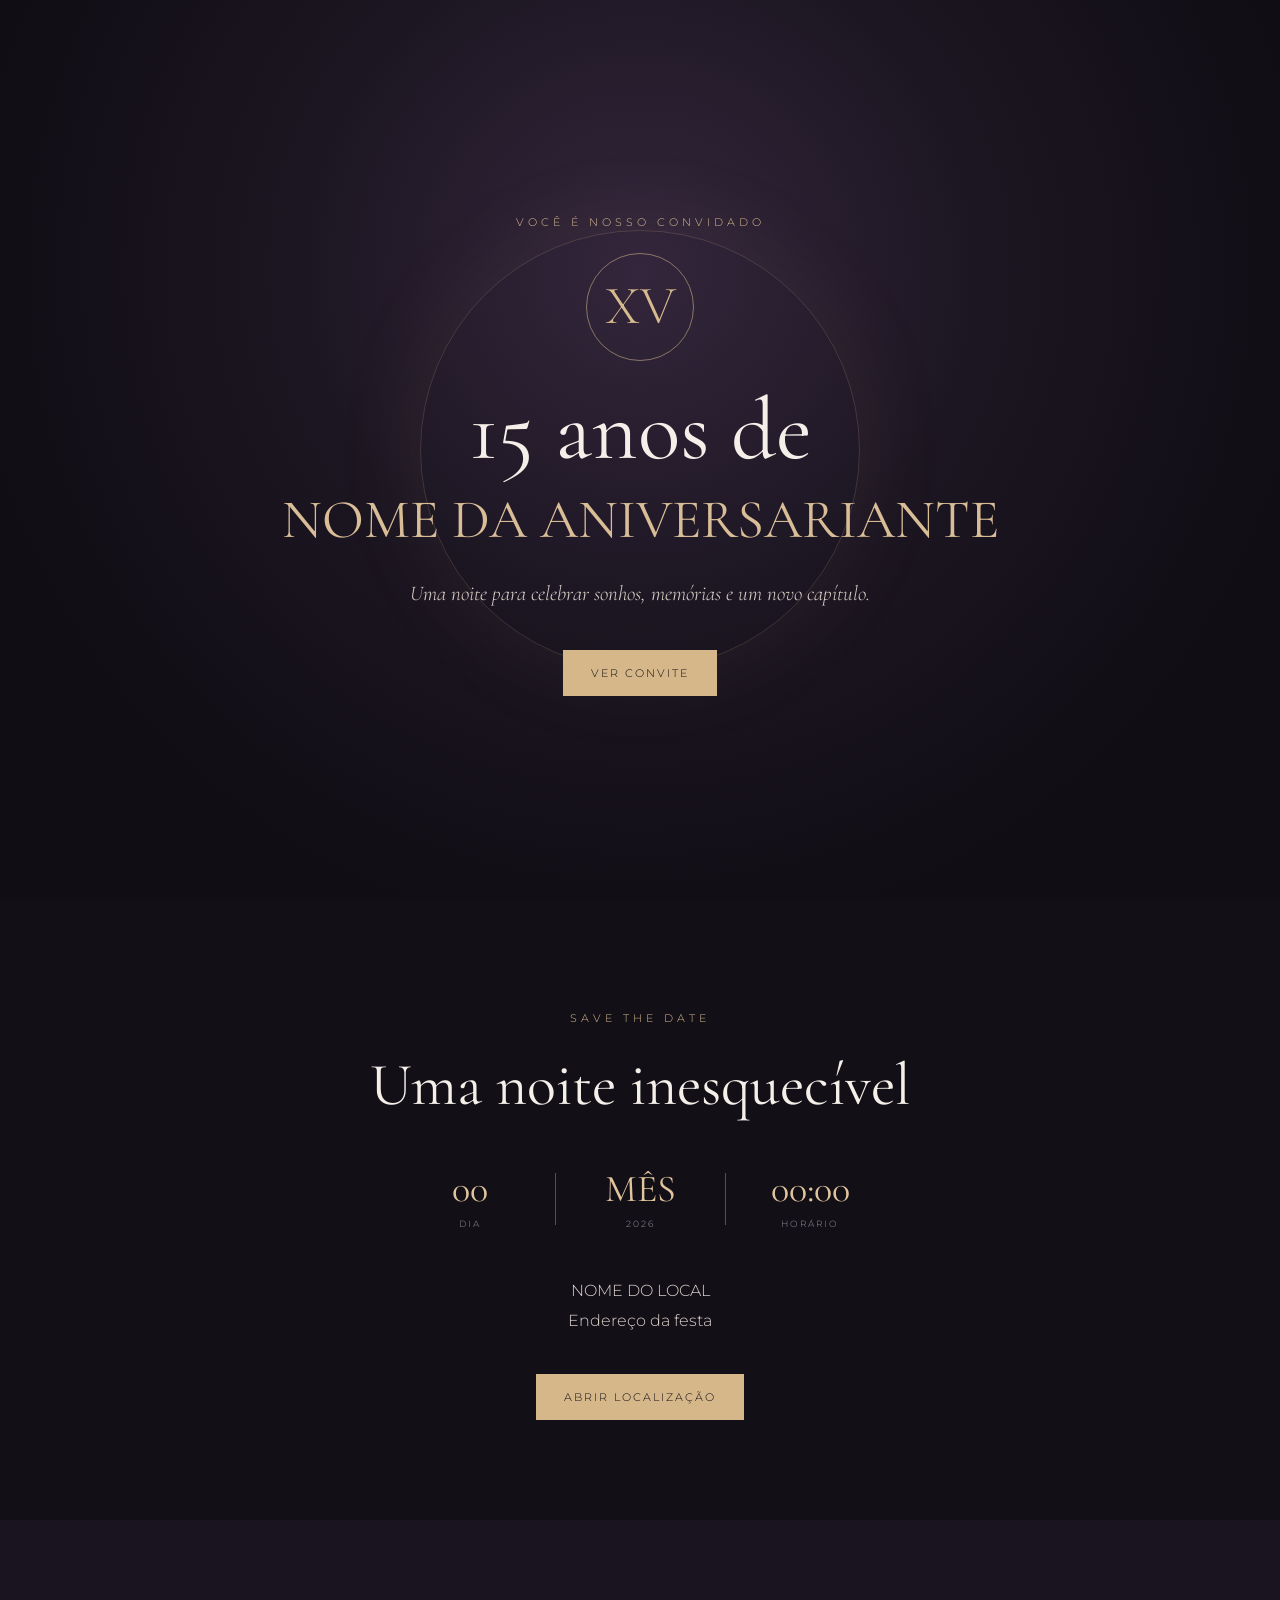
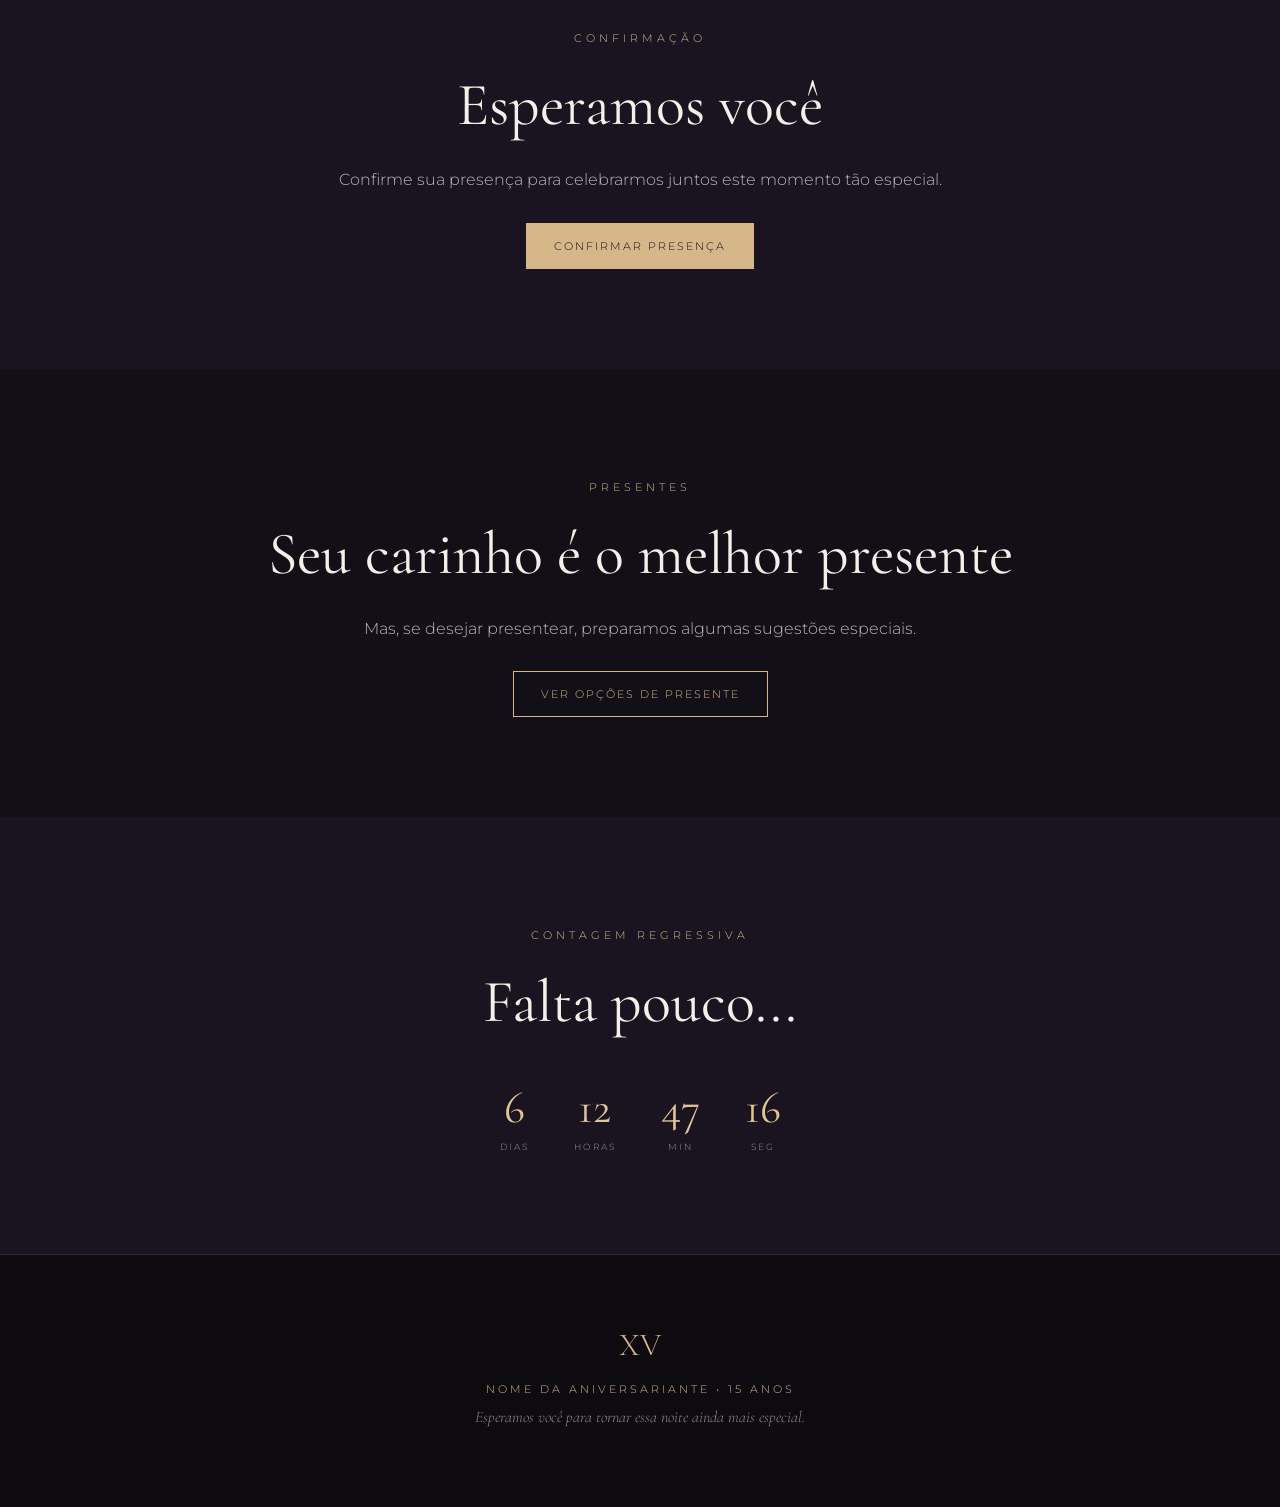
==== index.html @ ac523fd4 "Add files via upload" ====
<!DOCTYPE html>
<html lang="pt-BR">
<head>
  <meta charset="UTF-8">
  <meta name="viewport" content="width=device-width, initial-scale=1.0">
  <meta name="theme-color" content="#17131d">
  <title>15 Anos | Convite</title>
  <link rel="preconnect" href="https://fonts.googleapis.com">
  <link rel="preconnect" href="https://fonts.gstatic.com" crossorigin>
  <link href="https://fonts.googleapis.com/css2?family=Cormorant+Garamond:wght@400;500;600&family=Montserrat:wght@300;400;500&display=swap" rel="stylesheet">
  <link rel="stylesheet" href="style.css">
</head>
<body>
  <main>
    <section class="hero">
      <div class="glow"></div>
      <div class="hero-content">
        <p class="eyebrow">VOCÊ É NOSSO CONVIDADO</p>
        <div class="monogram">XV</div>
        <h1>15 anos de<br><span>NOME DA ANIVERSARIANTE</span></h1>
        <p class="phrase">Uma noite para celebrar sonhos, memórias e um novo capítulo.</p>
        <a class="primary" href="#detalhes">VER CONVITE</a>
      </div>
    </section>

    <section id="detalhes" class="section">
      <p class="eyebrow">SAVE THE DATE</p>
      <h2>Uma noite inesquecível</h2>
      <div class="date-card">
        <div><strong>00</strong><span>DIA</span></div>
        <div class="divider"></div>
        <div><strong>MÊS</strong><span>2026</span></div>
        <div class="divider"></div>
        <div><strong>00:00</strong><span>HORÁRIO</span></div>
      </div>
      <p class="address">NOME DO LOCAL<br>Endereço da festa</p>
      <a class="button" href="https://maps.google.com/" target="_blank" rel="noopener">ABRIR LOCALIZAÇÃO</a>
    </section>

    <section class="section alternate">
      <p class="eyebrow">CONFIRMAÇÃO</p>
      <h2>Esperamos você</h2>
      <p>Confirme sua presença para celebrarmos juntos este momento tão especial.</p>
      <a class="button" href="#" onclick="alert('Aqui colocaremos o formulário de confirmação de presença.'); return false;">CONFIRMAR PRESENÇA</a>
    </section>

    <section class="section">
      <p class="eyebrow">PRESENTES</p>
      <h2>Seu carinho é o melhor presente</h2>
      <p>Mas, se desejar presentear, preparamos algumas sugestões especiais.</p>
      <a class="button outline" href="#" onclick="alert('Aqui colocaremos as opções ou lista de presentes.'); return false;">VER OPÇÕES DE PRESENTE</a>
    </section>

    <section class="section alternate">
      <p class="eyebrow">CONTAGEM REGRESSIVA</p>
      <h2>Falta pouco...</h2>
      <div id="countdown" class="countdown">
        <div><strong id="days">--</strong><span>dias</span></div>
        <div><strong id="hours">--</strong><span>horas</span></div>
        <div><strong id="minutes">--</strong><span>min</span></div>
        <div><strong id="seconds">--</strong><span>seg</span></div>
      </div>
    </section>

    <footer>
      <div class="small-monogram">XV</div>
      <p>NOME DA ANIVERSARIANTE • 15 ANOS</p>
      <span>Esperamos você para tornar essa noite ainda mais especial.</span>
    </footer>
  </main>
  <script src="script.js"></script>
</body>
</html>
---- style.css ----
*{box-sizing:border-box}html{scroll-behavior:smooth}body{margin:0;background:#120f17;color:#f5efe9;font-family:Montserrat,sans-serif;font-weight:300}main{overflow:hidden}.hero{min-height:100vh;display:flex;align-items:center;justify-content:center;text-align:center;position:relative;padding:40px 22px;background:radial-gradient(circle at 50% 30%,#34263c 0,#1c1622 38%,#100d14 75%)}.glow{position:absolute;width:440px;height:440px;border:1px solid rgba(220,191,150,.18);border-radius:50%;box-shadow:0 0 100px rgba(208,171,122,.08)}.hero-content{position:relative;z-index:1;max-width:780px}.eyebrow{letter-spacing:4px;font-size:11px;color:#d6b98d;margin-bottom:24px}.monogram,.small-monogram{font-family:"Cormorant Garamond",serif;color:#d7ba8d}.monogram{font-size:54px;border:1px solid rgba(215,186,141,.55);width:108px;height:108px;line-height:104px;border-radius:50%;margin:0 auto 30px}.hero h1,.section h2{font-family:"Cormorant Garamond",serif;font-weight:400}.hero h1{font-size:clamp(48px,8vw,88px);line-height:.9;margin:0}.hero h1 span{font-size:.62em;color:#d8bd97}.phrase{font-family:"Cormorant Garamond",serif;font-style:italic;font-size:21px;color:#d9d0c8;margin:32px auto;max-width:520px}.primary,.button{display:inline-block;text-decoration:none;color:#161118;background:#d5b789;padding:15px 27px;font-size:11px;letter-spacing:2px;margin-top:12px;border:1px solid #d5b789;transition:.25s}.primary:hover,.button:hover{transform:translateY(-2px);filter:brightness(1.08)}.section{padding:100px 22px;text-align:center;max-width:1000px;margin:auto}.section.alternate{max-width:none;background:#19141f}.section.alternate>*{max-width:760px;margin-left:auto;margin-right:auto}.section h2{font-size:clamp(40px,6vw,60px);margin:0 0 25px}.section>p:not(.eyebrow):not(.address){color:#bfb5bc;line-height:1.8}.date-card{display:flex;align-items:center;justify-content:center;gap:32px;margin:45px auto;flex-wrap:wrap}.date-card div:not(.divider){min-width:105px}.date-card strong{display:block;font-family:"Cormorant Garamond",serif;font-size:38px;font-weight:400;color:#e0c49d}.date-card span{font-size:9px;letter-spacing:2px;color:#9d929c}.divider{height:52px;width:1px;background:#5b4a58}.address{line-height:1.9;color:#ddd2cc;margin-bottom:25px}.outline{background:transparent;color:#d5b789}.countdown{display:flex;justify-content:center;gap:45px;flex-wrap:wrap;margin-top:42px}.countdown strong{font-family:"Cormorant Garamond",serif;font-size:45px;font-weight:400;color:#dfc39b;display:block}.countdown span{font-size:9px;text-transform:uppercase;letter-spacing:2px;color:#9c929b}footer{text-align:center;padding:70px 20px 80px;background:#0d0b10;border-top:1px solid #2d252f}.small-monogram{font-size:32px;margin-bottom:18px}footer p{font-size:11px;letter-spacing:3px;color:#d2b78e}footer span{font-family:"Cormorant Garamond",serif;font-style:italic;color:#8f858d}@media(max-width:600px){.date-card{gap:18px}.divider{display:none}.section{padding:78px 20px}.countdown{gap:25px}.hero h1{line-height:1}}
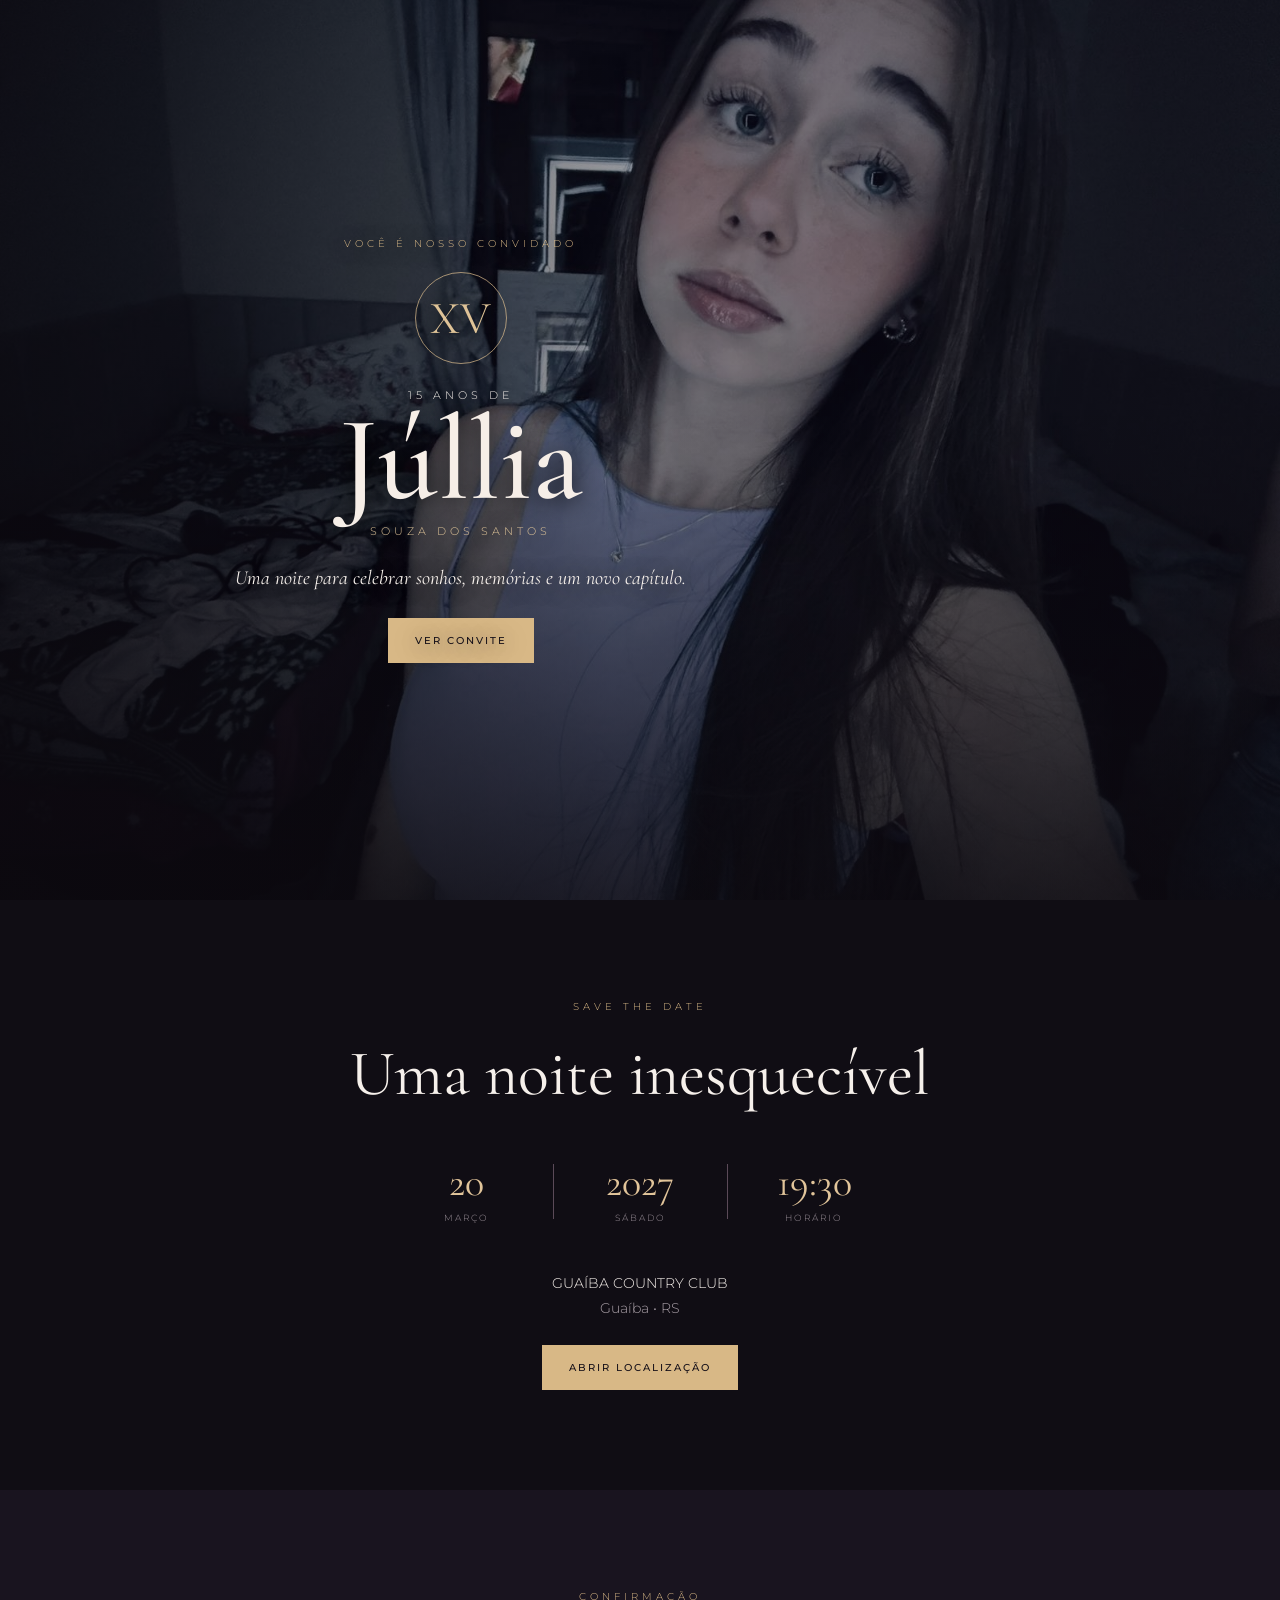
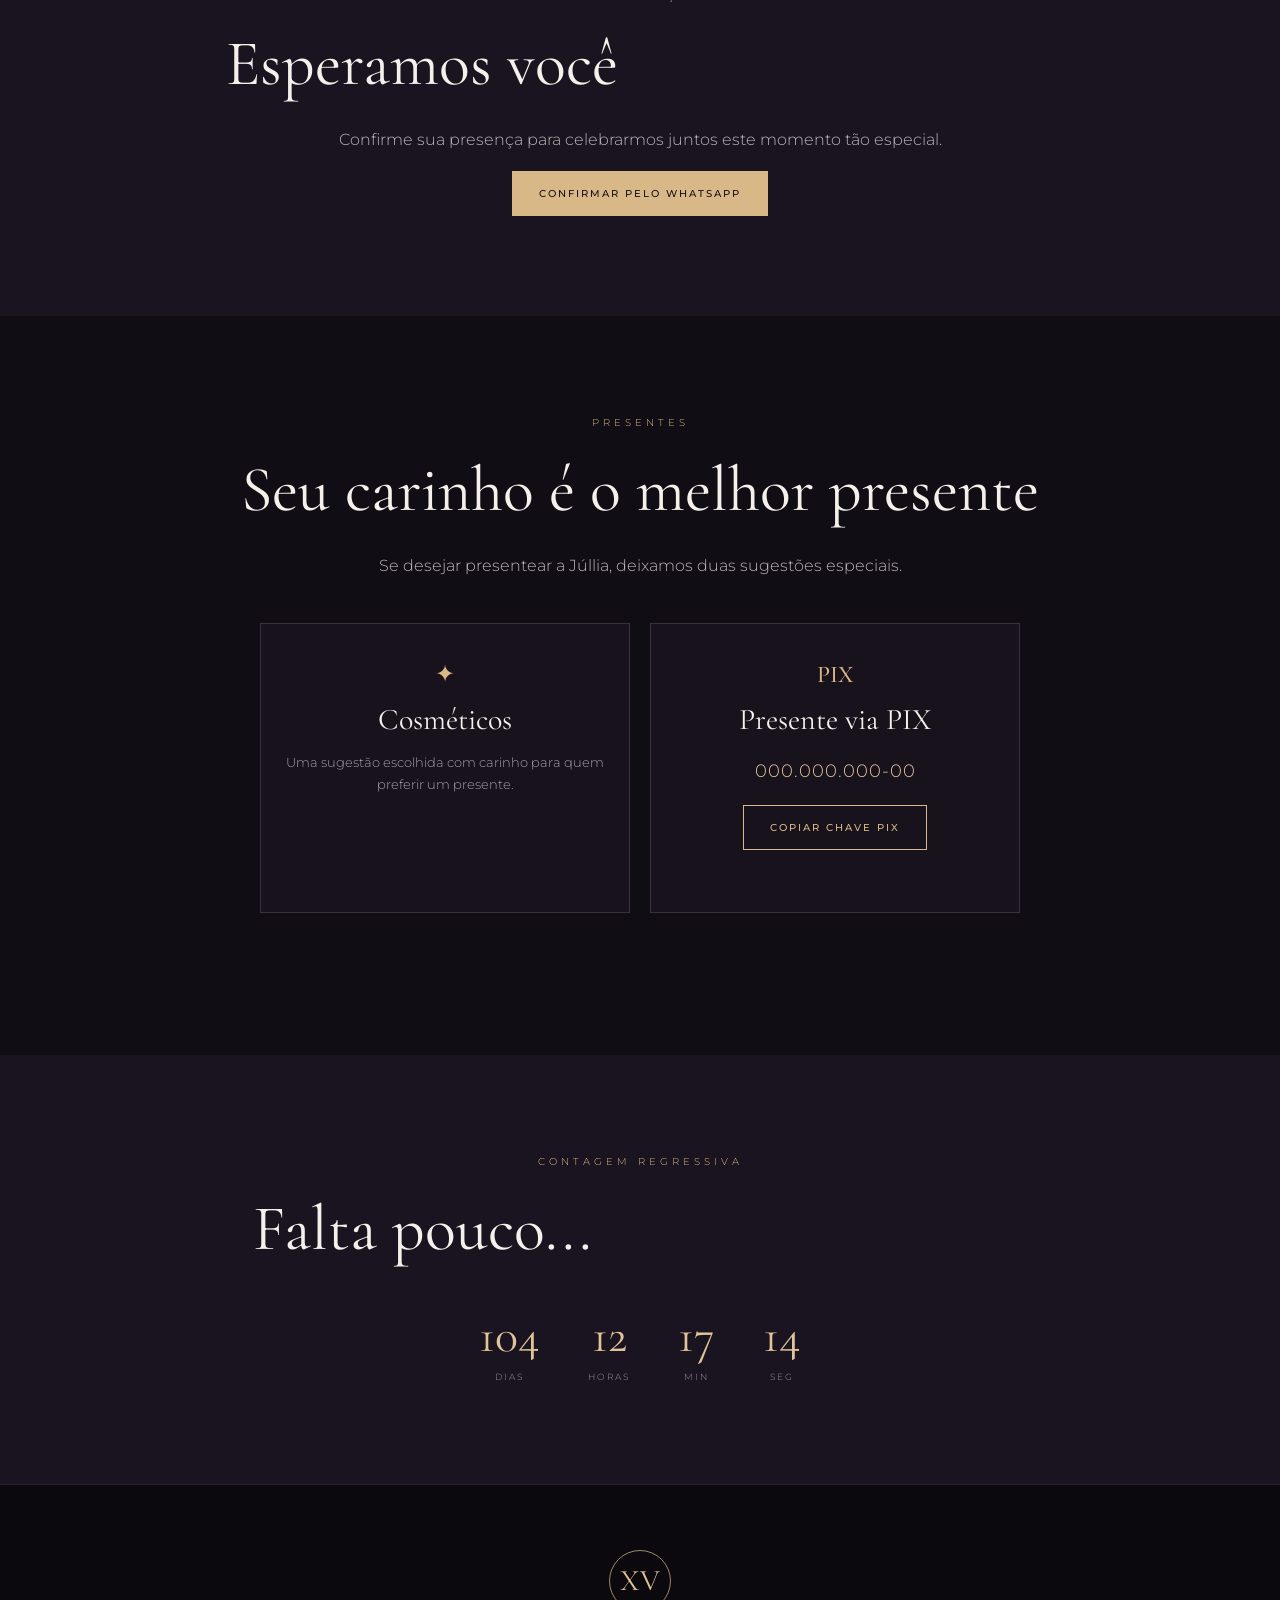
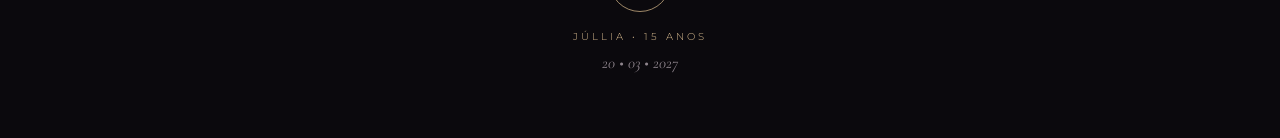
==== commit e7477ed8: "Add files via upload" ====
--- a/index.html
+++ b/index.html
@@ -1,73 +1,8 @@
-<!DOCTYPE html>
-<html lang="pt-BR">
-<head>
-  <meta charset="UTF-8">
-  <meta name="viewport" content="width=device-width, initial-scale=1.0">
-  <meta name="theme-color" content="#17131d">
-  <title>15 Anos | Convite</title>
-  <link rel="preconnect" href="https://fonts.googleapis.com">
-  <link rel="preconnect" href="https://fonts.gstatic.com" crossorigin>
-  <link href="https://fonts.googleapis.com/css2?family=Cormorant+Garamond:wght@400;500;600&family=Montserrat:wght@300;400;500&display=swap" rel="stylesheet">
-  <link rel="stylesheet" href="style.css">
-</head>
-<body>
-  <main>
-    <section class="hero">
-      <div class="glow"></div>
-      <div class="hero-content">
-        <p class="eyebrow">VOCÊ É NOSSO CONVIDADO</p>
-        <div class="monogram">XV</div>
-        <h1>15 anos de<br><span>NOME DA ANIVERSARIANTE</span></h1>
-        <p class="phrase">Uma noite para celebrar sonhos, memórias e um novo capítulo.</p>
-        <a class="primary" href="#detalhes">VER CONVITE</a>
-      </div>
-    </section>
-
-    <section id="detalhes" class="section">
-      <p class="eyebrow">SAVE THE DATE</p>
-      <h2>Uma noite inesquecível</h2>
-      <div class="date-card">
-        <div><strong>00</strong><span>DIA</span></div>
-        <div class="divider"></div>
-        <div><strong>MÊS</strong><span>2026</span></div>
-        <div class="divider"></div>
-        <div><strong>00:00</strong><span>HORÁRIO</span></div>
-      </div>
-      <p class="address">NOME DO LOCAL<br>Endereço da festa</p>
-      <a class="button" href="https://maps.google.com/" target="_blank" rel="noopener">ABRIR LOCALIZAÇÃO</a>
-    </section>
-
-    <section class="section alternate">
-      <p class="eyebrow">CONFIRMAÇÃO</p>
-      <h2>Esperamos você</h2>
-      <p>Confirme sua presença para celebrarmos juntos este momento tão especial.</p>
-      <a class="button" href="#" onclick="alert('Aqui colocaremos o formulário de confirmação de presença.'); return false;">CONFIRMAR PRESENÇA</a>
-    </section>
-
-    <section class="section">
-      <p class="eyebrow">PRESENTES</p>
-      <h2>Seu carinho é o melhor presente</h2>
-      <p>Mas, se desejar presentear, preparamos algumas sugestões especiais.</p>
-      <a class="button outline" href="#" onclick="alert('Aqui colocaremos as opções ou lista de presentes.'); return false;">VER OPÇÕES DE PRESENTE</a>
-    </section>
-
-    <section class="section alternate">
-      <p class="eyebrow">CONTAGEM REGRESSIVA</p>
-      <h2>Falta pouco...</h2>
-      <div id="countdown" class="countdown">
-        <div><strong id="days">--</strong><span>dias</span></div>
-        <div><strong id="hours">--</strong><span>horas</span></div>
-        <div><strong id="minutes">--</strong><span>min</span></div>
-        <div><strong id="seconds">--</strong><span>seg</span></div>
-      </div>
-    </section>
-
-    <footer>
-      <div class="small-monogram">XV</div>
-      <p>NOME DA ANIVERSARIANTE • 15 ANOS</p>
-      <span>Esperamos você para tornar essa noite ainda mais especial.</span>
-    </footer>
-  </main>
-  <script src="script.js"></script>
-</body>
-</html>
+<!doctype html><html lang="pt-BR"><head><meta charset="utf-8"><meta name="viewport" content="width=device-width,initial-scale=1"><meta name="theme-color" content="#100d14"><title>Júllia | 15 Anos</title><link rel="preconnect" href="https://fonts.googleapis.com"><link rel="preconnect" href="https://fonts.gstatic.com" crossorigin><link href="https://fonts.googleapis.com/css2?family=Cormorant+Garamond:ital,wght@0,400;0,500;0,600;1,400&family=Montserrat:wght@300;400;500&display=swap" rel="stylesheet"><link rel="stylesheet" href="style.css"></head><body>
+<header class="hero"><img class="hero-photo" src="jullia.jpg" alt="Júllia"><div class="shade"></div><div class="hero-copy"><p class="eyebrow">VOCÊ É NOSSO CONVIDADO</p><div class="seal">XV</div><p class="small">15 ANOS DE</p><h1>Júllia</h1><p class="fullname">SOUZA DOS SANTOS</p><p class="quote">Uma noite para celebrar sonhos, memórias e um novo capítulo.</p><a href="#convite" class="btn">VER CONVITE</a></div></header>
+<main>
+<section id="convite" class="section"><p class="eyebrow">SAVE THE DATE</p><h2>Uma noite inesquecível</h2><div class="date"><div><b>20</b><span>MARÇO</span></div><i></i><div><b>2027</b><span>SÁBADO</span></div><i></i><div><b>19:30</b><span>HORÁRIO</span></div></div><p class="place">GUAÍBA COUNTRY CLUB<br><span>Guaíba • RS</span></p><a class="btn" target="_blank" rel="noopener" href="https://www.google.com/maps/place/Gua%C3%ADba+Country+Club/@-30.1070595,-51.6496235,641m/data=!3m2!1e3!4b1!4m6!3m5!1s0x9519798eaca3e567:0xea2686d851adc58e!8m2!3d-30.1070595!4d-51.6496235!16s%2Fg%2F11b6hmwsj_?entry=ttu&g_ep=EgoyMDI2MDgzMS4wIKXMDSoASAFQAw%3D%3D">ABRIR LOCALIZAÇÃO</a></section>
+<section class="section dark"><p class="eyebrow">CONFIRMAÇÃO</p><h2>Esperamos você</h2><p>Confirme sua presença para celebrarmos juntos este momento tão especial.</p><a class="btn" target="_blank" rel="noopener" href="https://wa.me/5551995455933?text=Ol%C3%A1%21%20Gostaria%20de%20confirmar%20minha%20presen%C3%A7a%20nos%2015%20anos%20da%20J%C3%BAllia%20Souza%20dos%20Santos%2C%20dia%2020%2F03%2F2027.%0A%0ANome%3A%20">CONFIRMAR PELO WHATSAPP</a></section>
+<section class="section gifts"><p class="eyebrow">PRESENTES</p><h2>Seu carinho é o melhor presente</h2><p>Se desejar presentear a Júllia, deixamos duas sugestões especiais.</p><div class="gift-grid"><div class="gift-card"><div class="gift-icon">✦</div><h3>Cosméticos</h3><p>Uma sugestão escolhida com carinho para quem preferir um presente.</p></div><div class="gift-card"><div class="gift-icon">PIX</div><h3>Presente via PIX</h3><p class="pix" id="pix">000.000.000-00</p><button class="btn outline" onclick="copyPix()">COPIAR CHAVE PIX</button><small id="copied"></small></div></div></section>
+<section class="section dark"><p class="eyebrow">CONTAGEM REGRESSIVA</p><h2>Falta pouco...</h2><div class="count"><div><b id="days">--</b><span>DIAS</span></div><div><b id="hours">--</b><span>HORAS</span></div><div><b id="minutes">--</b><span>MIN</span></div><div><b id="seconds">--</b><span>SEG</span></div></div></section>
+</main><footer><div class="seal mini">XV</div><p>JÚLLIA • 15 ANOS</p><span>20 • 03 • 2027</span></footer><script src="script.js"></script></body></html>
--- a/style.css
+++ b/style.css
@@ -1 +1 @@
-*{box-sizing:border-box}html{scroll-behavior:smooth}body{margin:0;background:#120f17;color:#f5efe9;font-family:Montserrat,sans-serif;font-weight:300}main{overflow:hidden}.hero{min-height:100vh;display:flex;align-items:center;justify-content:center;text-align:center;position:relative;padding:40px 22px;background:radial-gradient(circle at 50% 30%,#34263c 0,#1c1622 38%,#100d14 75%)}.glow{position:absolute;width:440px;height:440px;border:1px solid rgba(220,191,150,.18);border-radius:50%;box-shadow:0 0 100px rgba(208,171,122,.08)}.hero-content{position:relative;z-index:1;max-width:780px}.eyebrow{letter-spacing:4px;font-size:11px;color:#d6b98d;margin-bottom:24px}.monogram,.small-monogram{font-family:"Cormorant Garamond",serif;color:#d7ba8d}.monogram{font-size:54px;border:1px solid rgba(215,186,141,.55);width:108px;height:108px;line-height:104px;border-radius:50%;margin:0 auto 30px}.hero h1,.section h2{font-family:"Cormorant Garamond",serif;font-weight:400}.hero h1{font-size:clamp(48px,8vw,88px);line-height:.9;margin:0}.hero h1 span{font-size:.62em;color:#d8bd97}.phrase{font-family:"Cormorant Garamond",serif;font-style:italic;font-size:21px;color:#d9d0c8;margin:32px auto;max-width:520px}.primary,.button{display:inline-block;text-decoration:none;color:#161118;background:#d5b789;padding:15px 27px;font-size:11px;letter-spacing:2px;margin-top:12px;border:1px solid #d5b789;transition:.25s}.primary:hover,.button:hover{transform:translateY(-2px);filter:brightness(1.08)}.section{padding:100px 22px;text-align:center;max-width:1000px;margin:auto}.section.alternate{max-width:none;background:#19141f}.section.alternate>*{max-width:760px;margin-left:auto;margin-right:auto}.section h2{font-size:clamp(40px,6vw,60px);margin:0 0 25px}.section>p:not(.eyebrow):not(.address){color:#bfb5bc;line-height:1.8}.date-card{display:flex;align-items:center;justify-content:center;gap:32px;margin:45px auto;flex-wrap:wrap}.date-card div:not(.divider){min-width:105px}.date-card strong{display:block;font-family:"Cormorant Garamond",serif;font-size:38px;font-weight:400;color:#e0c49d}.date-card span{font-size:9px;letter-spacing:2px;color:#9d929c}.divider{height:52px;width:1px;background:#5b4a58}.address{line-height:1.9;color:#ddd2cc;margin-bottom:25px}.outline{background:transparent;color:#d5b789}.countdown{display:flex;justify-content:center;gap:45px;flex-wrap:wrap;margin-top:42px}.countdown strong{font-family:"Cormorant Garamond",serif;font-size:45px;font-weight:400;color:#dfc39b;display:block}.countdown span{font-size:9px;text-transform:uppercase;letter-spacing:2px;color:#9c929b}footer{text-align:center;padding:70px 20px 80px;background:#0d0b10;border-top:1px solid #2d252f}.small-monogram{font-size:32px;margin-bottom:18px}footer p{font-size:11px;letter-spacing:3px;color:#d2b78e}footer span{font-family:"Cormorant Garamond",serif;font-style:italic;color:#8f858d}@media(max-width:600px){.date-card{gap:18px}.divider{display:none}.section{padding:78px 20px}.countdown{gap:25px}.hero h1{line-height:1}}+*{box-sizing:border-box}html{scroll-behavior:smooth}body{margin:0;background:#100d14;color:#f6f0eb;font-family:Montserrat,sans-serif;font-weight:300}.hero{height:100svh;min-height:700px;position:relative;display:flex;align-items:center;justify-content:center;overflow:hidden}.hero-photo{position:absolute;width:100%;height:100%;object-fit:cover;object-position:center 32%;filter:saturate(.72) contrast(1.03)}.shade{position:absolute;inset:0;background:linear-gradient(90deg,rgba(12,9,15,.83),rgba(15,11,18,.42) 48%,rgba(15,11,18,.58)),linear-gradient(0deg,rgba(10,8,12,.78),transparent 55%)}.hero-copy{position:relative;text-align:center;width:min(92%,720px);margin-left:-28%;text-shadow:0 2px 24px #000}.eyebrow{font-size:10px;letter-spacing:4px;color:#d8b886;margin:0 0 22px}.seal{width:92px;height:92px;border:1px solid rgba(221,190,143,.7);border-radius:50%;display:grid;place-items:center;margin:0 auto 24px;font:46px "Cormorant Garamond",serif;color:#dfc397}.small,.fullname{letter-spacing:4px;font-size:11px}.hero h1{font:500 clamp(74px,10vw,120px)/.78 "Cormorant Garamond",serif;margin:8px 0 18px;color:#f6eee7}.fullname{color:#dec398}.quote{font:italic 20px "Cormorant Garamond",serif;margin:28px auto;max-width:520px}.btn{display:inline-block;border:1px solid #d8b886;background:#d8b886;color:#171119;padding:15px 26px;text-decoration:none;letter-spacing:2px;font:500 10px Montserrat,sans-serif;cursor:pointer}.section{padding:100px 22px;text-align:center;max-width:1000px;margin:auto}.dark{max-width:none;background:#19141f}.dark>*{max-width:800px;margin-left:auto;margin-right:auto}.section h2{font:400 clamp(42px,6vw,64px) "Cormorant Garamond",serif;margin:0 0 24px}.section>p:not(.eyebrow):not(.place){color:#bfb5bd;line-height:1.8}.date{display:flex;justify-content:center;align-items:center;gap:34px;margin:46px 0;flex-wrap:wrap}.date div{min-width:105px}.date b,.count b{display:block;font:400 40px "Cormorant Garamond",serif;color:#e1c49a}.date span,.count span{font-size:9px;letter-spacing:2px;color:#9e939c}.date i{height:55px;width:1px;background:#5b4a58}.place{font-size:14px;line-height:1.8;margin-bottom:24px}.place span{color:#aaa0a8}.gift-grid{display:grid;grid-template-columns:repeat(2,minmax(0,1fr));gap:20px;max-width:760px;margin:42px auto}.gift-card{border:1px solid #3c303d;background:#17121b;padding:36px 24px}.gift-card h3{font:400 30px "Cormorant Garamond",serif;margin:12px}.gift-card p{color:#aaa0a8;line-height:1.7;font-size:13px}.gift-icon{color:#d8b886;font:500 24px "Cormorant Garamond",serif}.pix{font-size:18px!important;color:#e0c49c!important;letter-spacing:1px}.outline{background:transparent;color:#d8b886}.gift-card small{display:block;color:#d8b886;margin-top:12px;height:14px}.count{display:flex;justify-content:center;gap:48px;flex-wrap:wrap;margin-top:40px}.count b{font-size:48px}footer{text-align:center;padding:65px 20px;background:#0b090d;border-top:1px solid #2b232c}.mini{width:62px;height:62px;font-size:30px;margin-bottom:18px}footer p{font-size:10px;letter-spacing:3px;color:#d5b88d}footer span{font:italic 16px "Cormorant Garamond",serif;color:#8f858d}@media(max-width:720px){.hero{min-height:720px}.hero-photo{object-position:62% center}.shade{background:linear-gradient(0deg,rgba(10,8,12,.93) 5%,rgba(10,8,12,.5) 60%,rgba(10,8,12,.25))}.hero-copy{margin:0;align-self:flex-end;padding-bottom:62px}.seal{width:70px;height:70px;font-size:36px;margin-bottom:16px}.hero h1{font-size:78px}.quote{font-size:18px}.section{padding:78px 20px}.date{gap:18px}.date i{display:none}.gift-grid{grid-template-columns:1fr}.count{gap:24px}.count b{font-size:40px}}
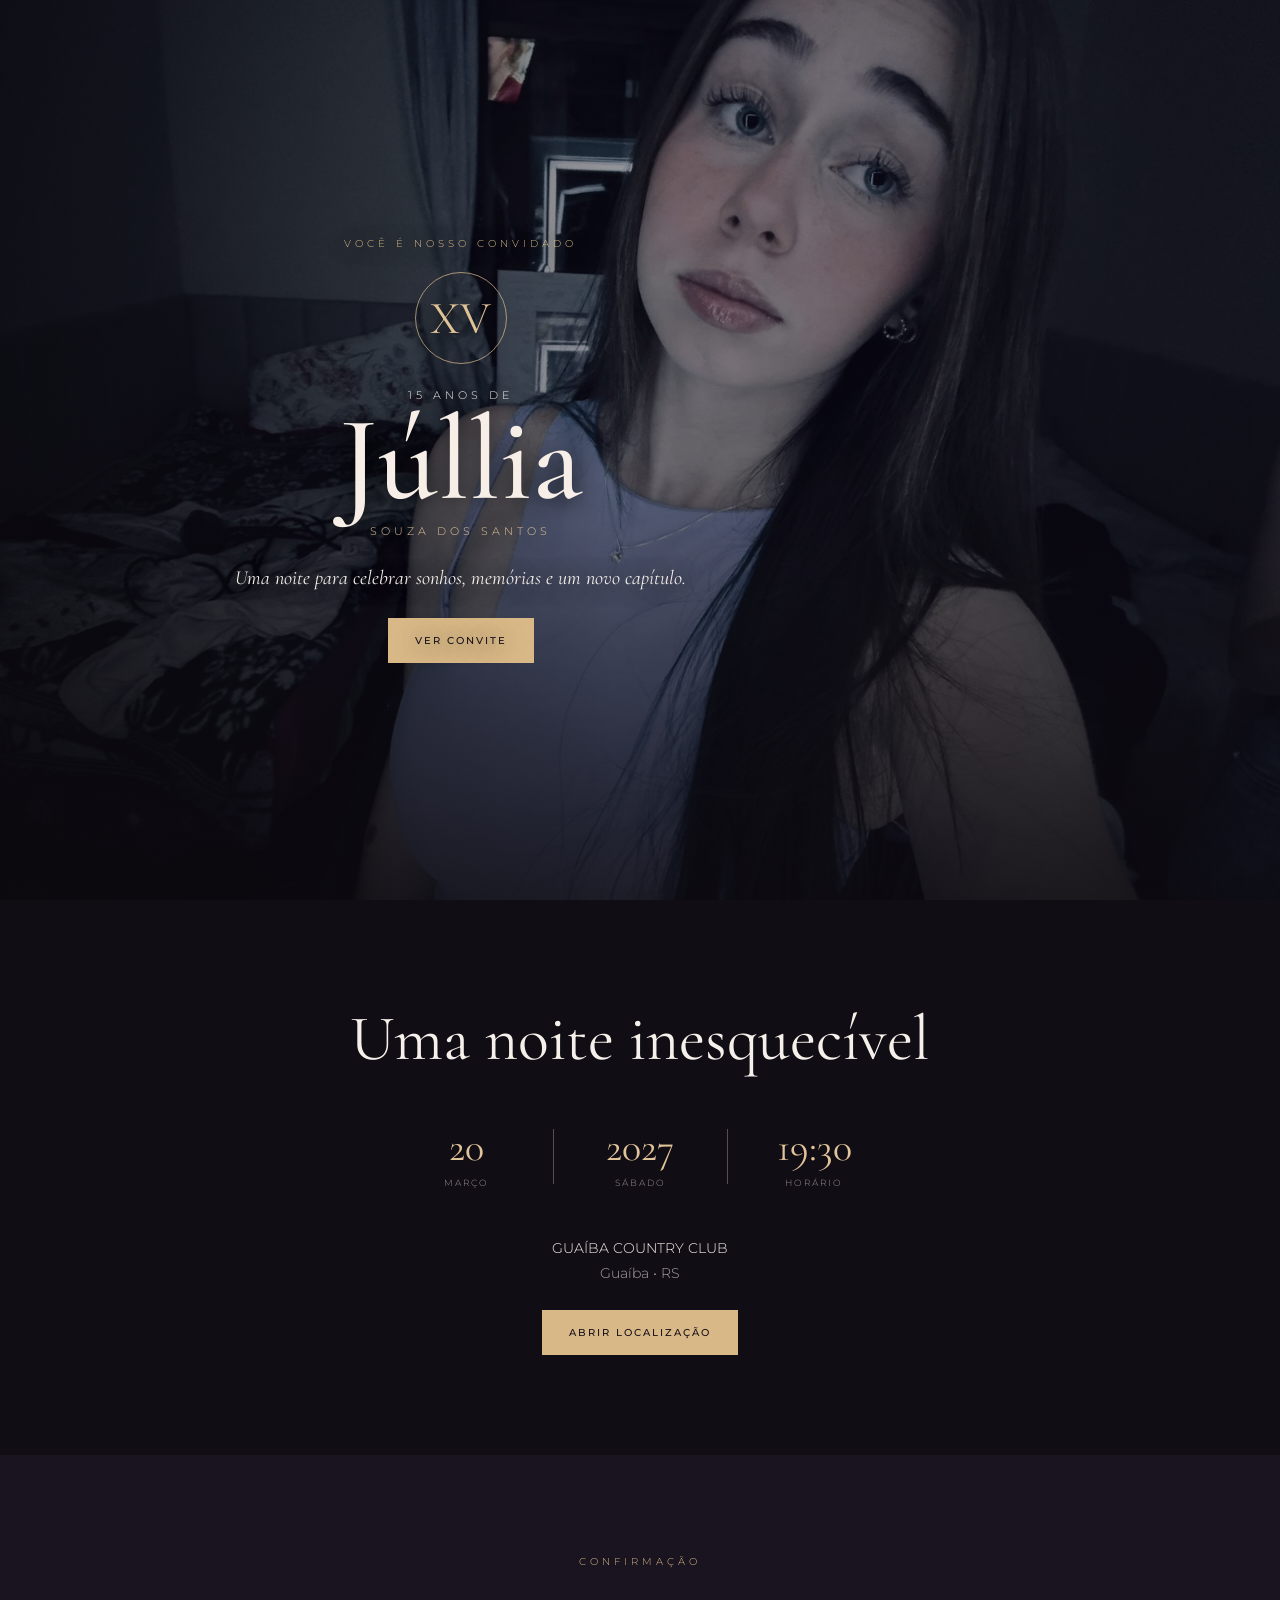
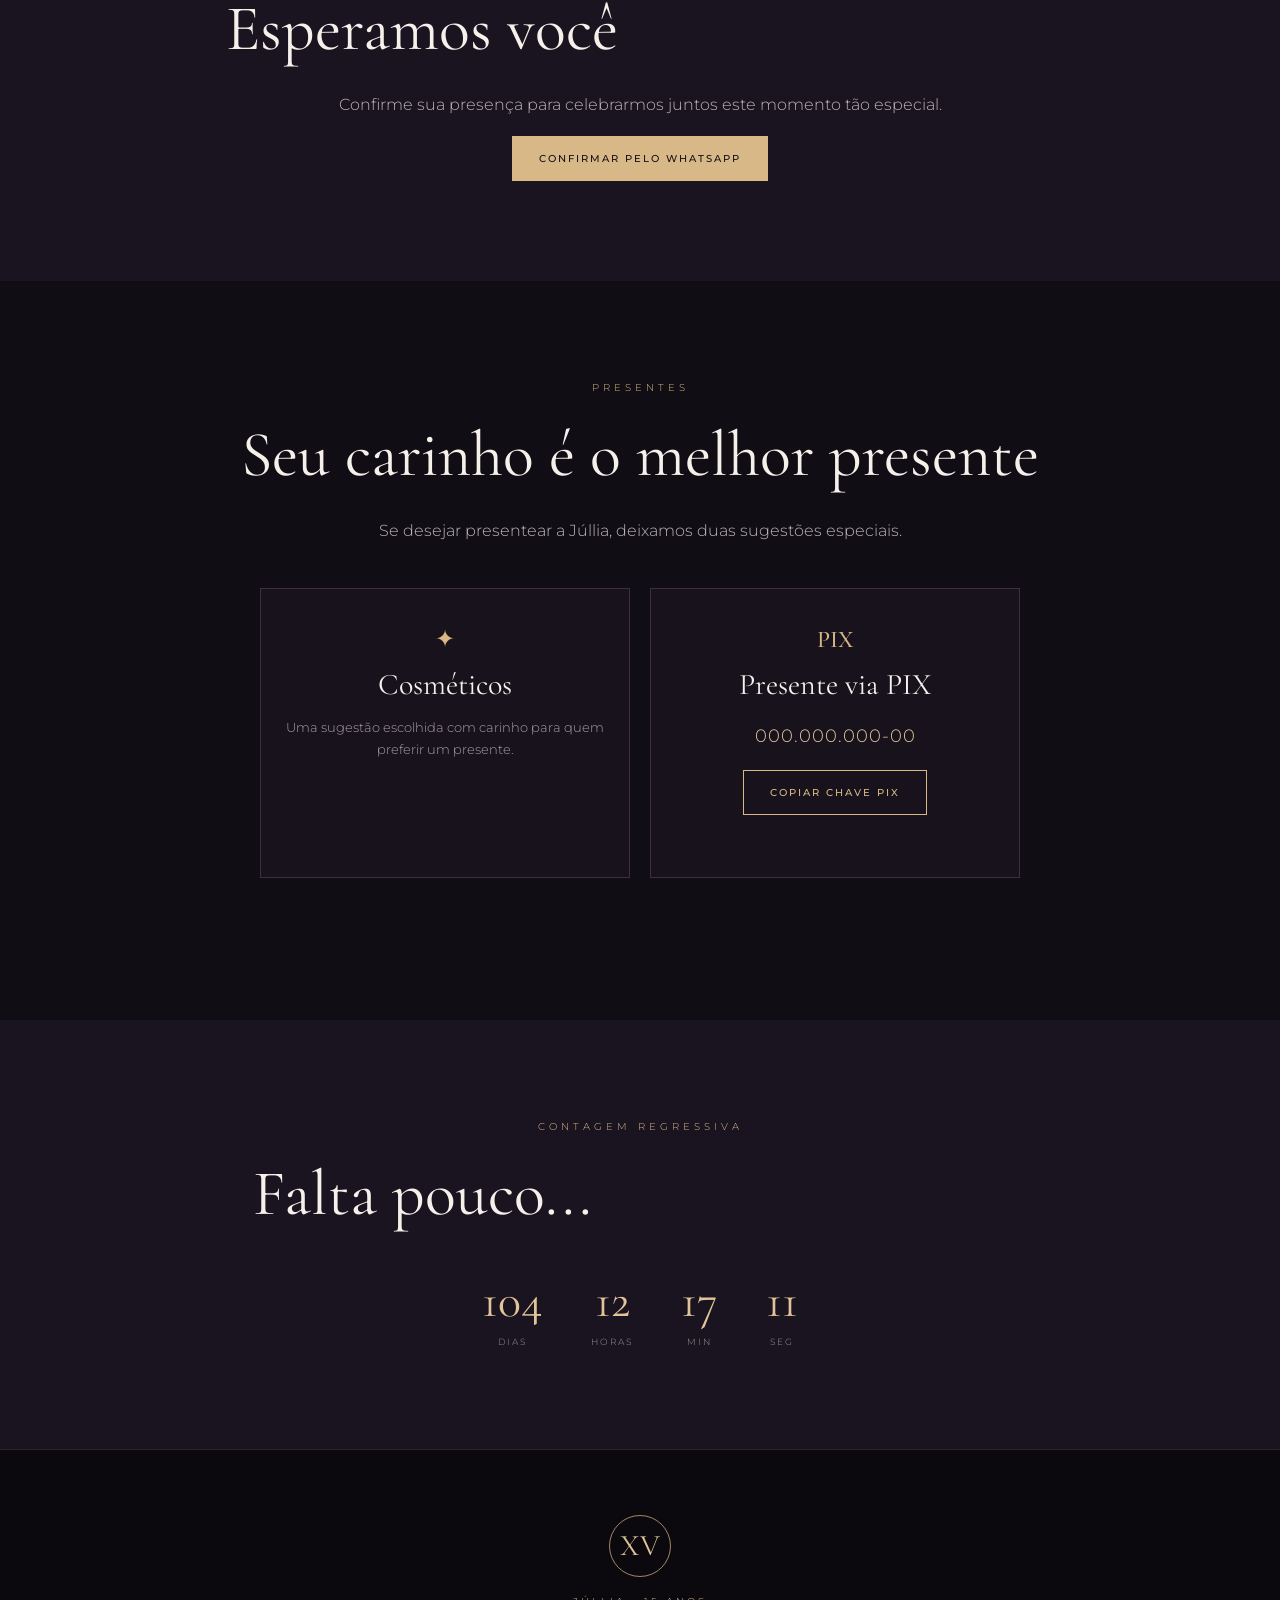
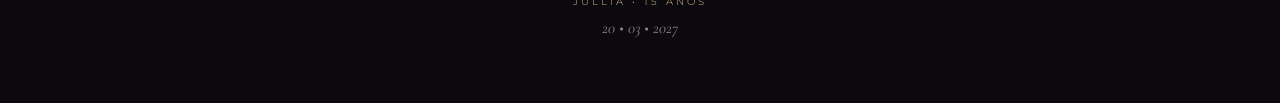
==== commit e806ec43: "Update index.html" ====
--- a/index.html
+++ b/index.html
@@ -1,8 +1,8 @@
 <!doctype html><html lang="pt-BR"><head><meta charset="utf-8"><meta name="viewport" content="width=device-width,initial-scale=1"><meta name="theme-color" content="#100d14"><title>Júllia | 15 Anos</title><link rel="preconnect" href="https://fonts.googleapis.com"><link rel="preconnect" href="https://fonts.gstatic.com" crossorigin><link href="https://fonts.googleapis.com/css2?family=Cormorant+Garamond:ital,wght@0,400;0,500;0,600;1,400&family=Montserrat:wght@300;400;500&display=swap" rel="stylesheet"><link rel="stylesheet" href="style.css"></head><body>
 <header class="hero"><img class="hero-photo" src="jullia.jpg" alt="Júllia"><div class="shade"></div><div class="hero-copy"><p class="eyebrow">VOCÊ É NOSSO CONVIDADO</p><div class="seal">XV</div><p class="small">15 ANOS DE</p><h1>Júllia</h1><p class="fullname">SOUZA DOS SANTOS</p><p class="quote">Uma noite para celebrar sonhos, memórias e um novo capítulo.</p><a href="#convite" class="btn">VER CONVITE</a></div></header>
 <main>
-<section id="convite" class="section"><p class="eyebrow">SAVE THE DATE</p><h2>Uma noite inesquecível</h2><div class="date"><div><b>20</b><span>MARÇO</span></div><i></i><div><b>2027</b><span>SÁBADO</span></div><i></i><div><b>19:30</b><span>HORÁRIO</span></div></div><p class="place">GUAÍBA COUNTRY CLUB<br><span>Guaíba • RS</span></p><a class="btn" target="_blank" rel="noopener" href="https://www.google.com/maps/place/Gua%C3%ADba+Country+Club/@-30.1070595,-51.6496235,641m/data=!3m2!1e3!4b1!4m6!3m5!1s0x9519798eaca3e567:0xea2686d851adc58e!8m2!3d-30.1070595!4d-51.6496235!16s%2Fg%2F11b6hmwsj_?entry=ttu&g_ep=EgoyMDI2MDgzMS4wIKXMDSoASAFQAw%3D%3D">ABRIR LOCALIZAÇÃO</a></section>
+<section id="convite" class="section"><h2>Uma noite inesquecível</h2><div class="date"><div><b>20</b><span>MARÇO</span></div><i></i><div><b>2027</b><span>SÁBADO</span></div><i></i><div><b>19:30</b><span>HORÁRIO</span></div></div><p class="place">GUAÍBA COUNTRY CLUB<br><span>Guaíba • RS</span></p><a class="btn" target="_blank" rel="noopener" href="https://www.google.com/maps/place/Gua%C3%ADba+Country+Club/@-30.1070595,-51.6496235,641m/data=!3m2!1e3!4b1!4m6!3m5!1s0x9519798eaca3e567:0xea2686d851adc58e!8m2!3d-30.1070595!4d-51.6496235!16s%2Fg%2F11b6hmwsj_?entry=ttu&g_ep=EgoyMDI2MDgzMS4wIKXMDSoASAFQAw%3D%3D">ABRIR LOCALIZAÇÃO</a></section>
 <section class="section dark"><p class="eyebrow">CONFIRMAÇÃO</p><h2>Esperamos você</h2><p>Confirme sua presença para celebrarmos juntos este momento tão especial.</p><a class="btn" target="_blank" rel="noopener" href="https://wa.me/5551995455933?text=Ol%C3%A1%21%20Gostaria%20de%20confirmar%20minha%20presen%C3%A7a%20nos%2015%20anos%20da%20J%C3%BAllia%20Souza%20dos%20Santos%2C%20dia%2020%2F03%2F2027.%0A%0ANome%3A%20">CONFIRMAR PELO WHATSAPP</a></section>
 <section class="section gifts"><p class="eyebrow">PRESENTES</p><h2>Seu carinho é o melhor presente</h2><p>Se desejar presentear a Júllia, deixamos duas sugestões especiais.</p><div class="gift-grid"><div class="gift-card"><div class="gift-icon">✦</div><h3>Cosméticos</h3><p>Uma sugestão escolhida com carinho para quem preferir um presente.</p></div><div class="gift-card"><div class="gift-icon">PIX</div><h3>Presente via PIX</h3><p class="pix" id="pix">000.000.000-00</p><button class="btn outline" onclick="copyPix()">COPIAR CHAVE PIX</button><small id="copied"></small></div></div></section>
 <section class="section dark"><p class="eyebrow">CONTAGEM REGRESSIVA</p><h2>Falta pouco...</h2><div class="count"><div><b id="days">--</b><span>DIAS</span></div><div><b id="hours">--</b><span>HORAS</span></div><div><b id="minutes">--</b><span>MIN</span></div><div><b id="seconds">--</b><span>SEG</span></div></div></section>
-</main><footer><div class="seal mini">XV</div><p>JÚLLIA • 15 ANOS</p><span>20 • 03 • 2027</span></footer><script src="script.js"></script></body></html>+</main><footer><div class="seal mini">XV</div><p>JÚLLIA • 15 ANOS</p><span>20 • 03 • 2027</span></footer><script src="script.js"></script></body></html>
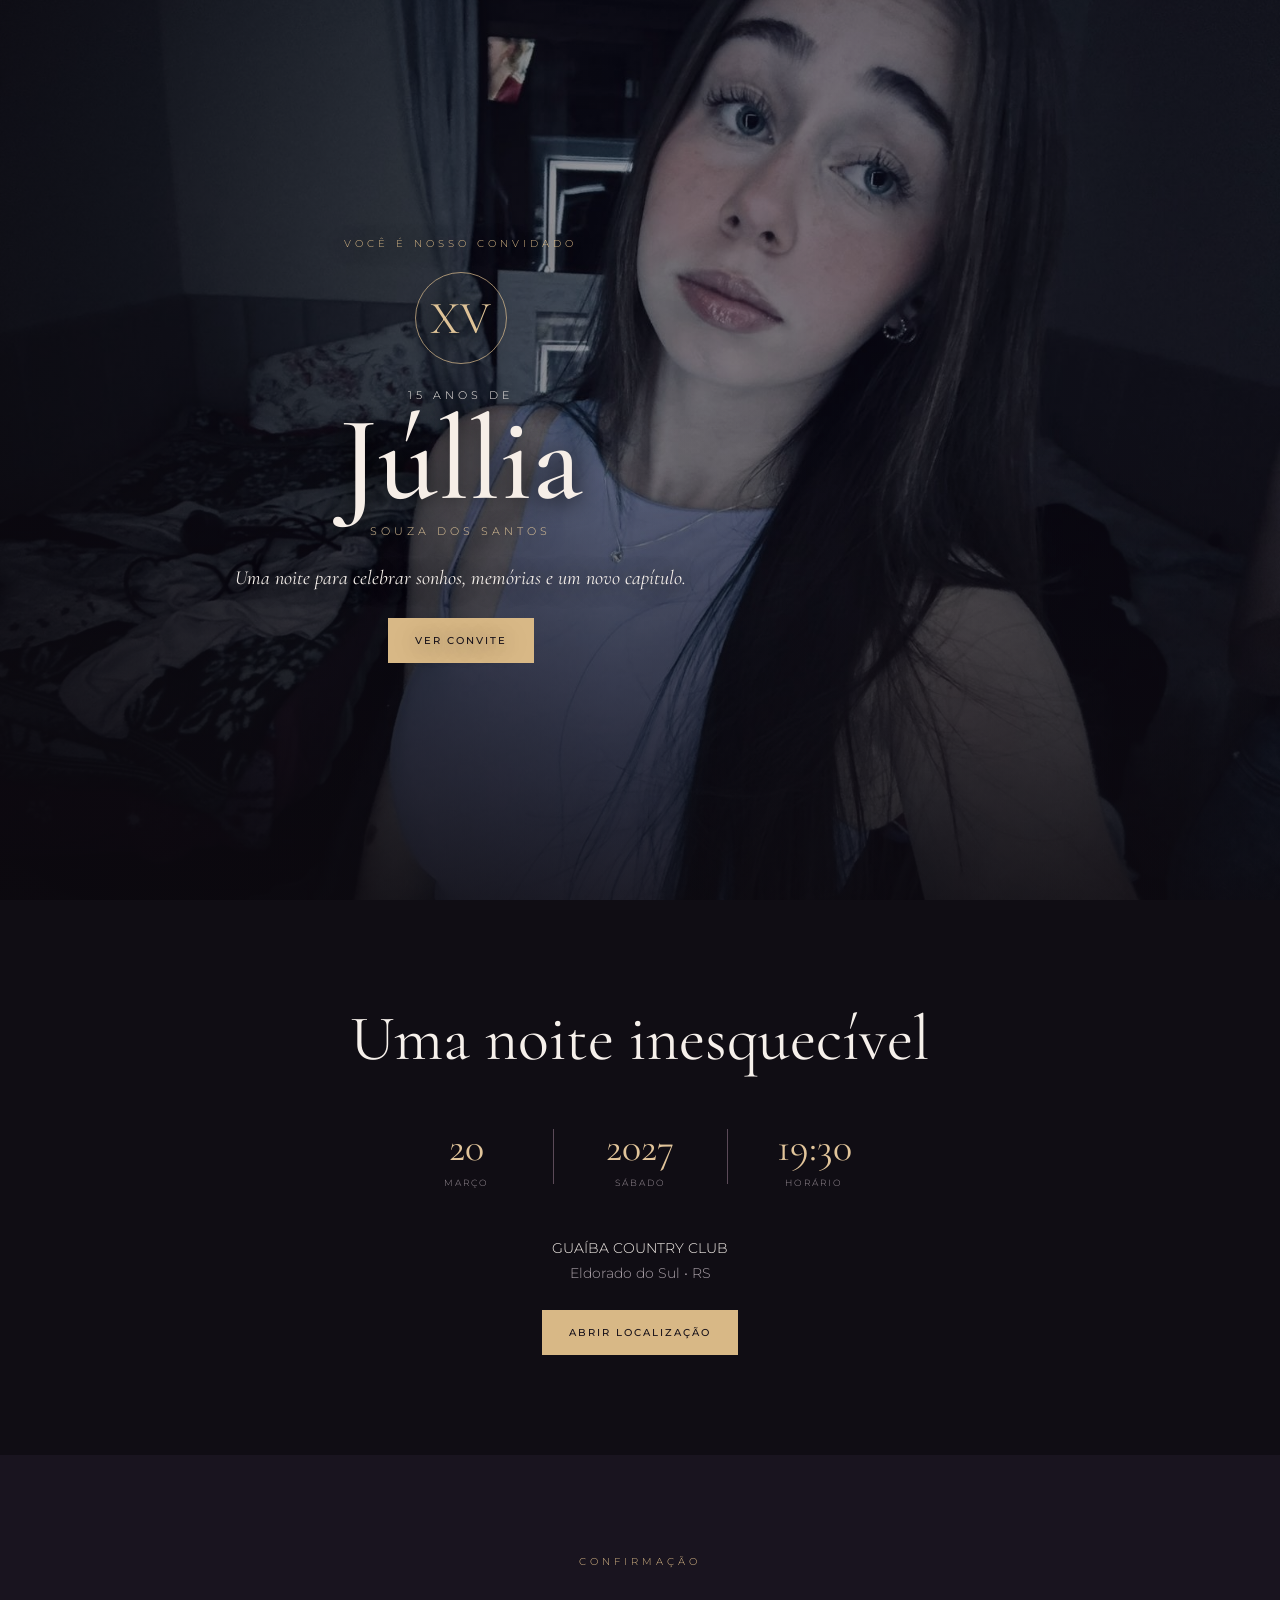
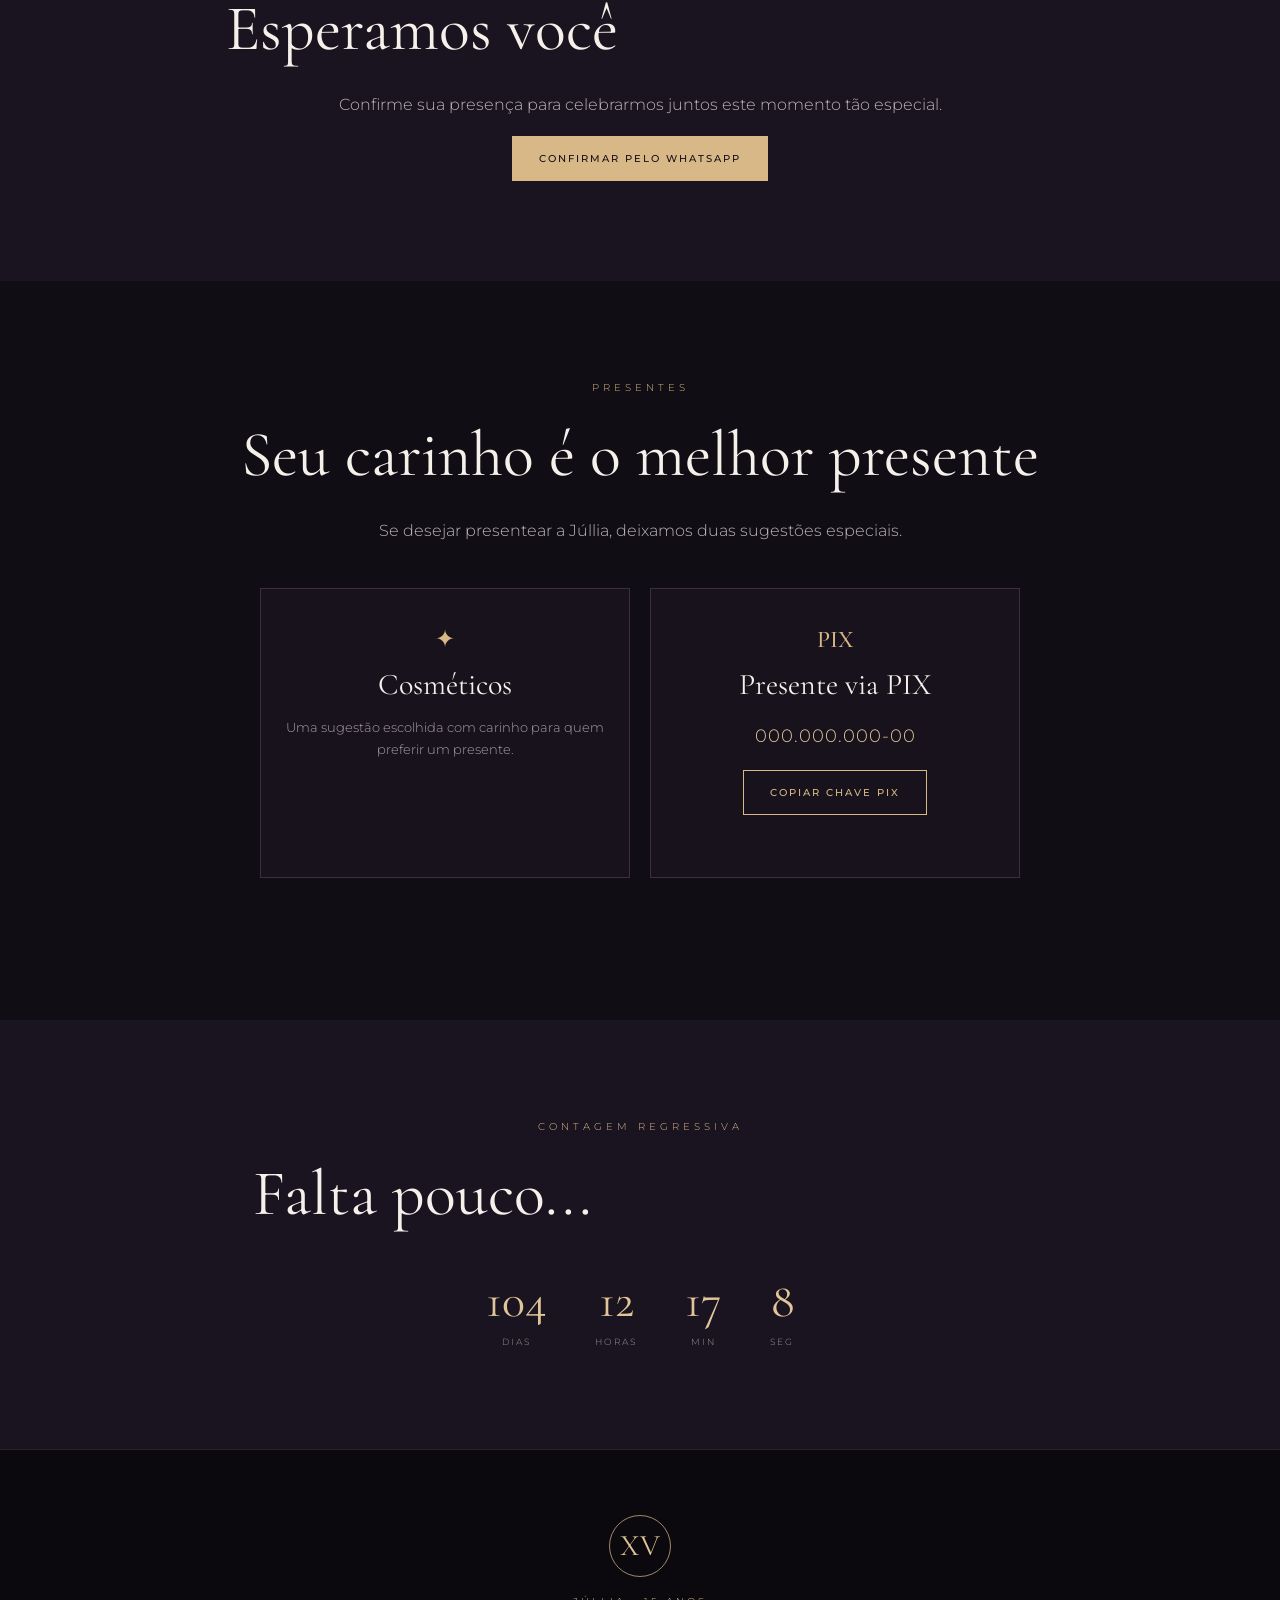
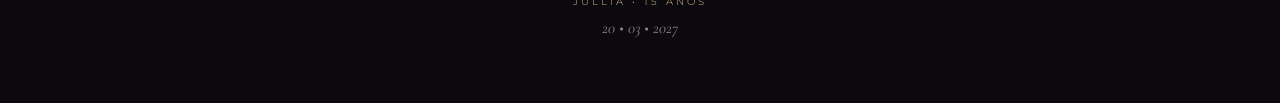
==== commit a1d84b79: "Update index.html" ====
--- a/index.html
+++ b/index.html
@@ -1,7 +1,7 @@
 <!doctype html><html lang="pt-BR"><head><meta charset="utf-8"><meta name="viewport" content="width=device-width,initial-scale=1"><meta name="theme-color" content="#100d14"><title>Júllia | 15 Anos</title><link rel="preconnect" href="https://fonts.googleapis.com"><link rel="preconnect" href="https://fonts.gstatic.com" crossorigin><link href="https://fonts.googleapis.com/css2?family=Cormorant+Garamond:ital,wght@0,400;0,500;0,600;1,400&family=Montserrat:wght@300;400;500&display=swap" rel="stylesheet"><link rel="stylesheet" href="style.css"></head><body>
 <header class="hero"><img class="hero-photo" src="jullia.jpg" alt="Júllia"><div class="shade"></div><div class="hero-copy"><p class="eyebrow">VOCÊ É NOSSO CONVIDADO</p><div class="seal">XV</div><p class="small">15 ANOS DE</p><h1>Júllia</h1><p class="fullname">SOUZA DOS SANTOS</p><p class="quote">Uma noite para celebrar sonhos, memórias e um novo capítulo.</p><a href="#convite" class="btn">VER CONVITE</a></div></header>
 <main>
-<section id="convite" class="section"><h2>Uma noite inesquecível</h2><div class="date"><div><b>20</b><span>MARÇO</span></div><i></i><div><b>2027</b><span>SÁBADO</span></div><i></i><div><b>19:30</b><span>HORÁRIO</span></div></div><p class="place">GUAÍBA COUNTRY CLUB<br><span>Guaíba • RS</span></p><a class="btn" target="_blank" rel="noopener" href="https://www.google.com/maps/place/Gua%C3%ADba+Country+Club/@-30.1070595,-51.6496235,641m/data=!3m2!1e3!4b1!4m6!3m5!1s0x9519798eaca3e567:0xea2686d851adc58e!8m2!3d-30.1070595!4d-51.6496235!16s%2Fg%2F11b6hmwsj_?entry=ttu&g_ep=EgoyMDI2MDgzMS4wIKXMDSoASAFQAw%3D%3D">ABRIR LOCALIZAÇÃO</a></section>
+<section id="convite" class="section"><h2>Uma noite inesquecível</h2><div class="date"><div><b>20</b><span>MARÇO</span></div><i></i><div><b>2027</b><span>SÁBADO</span></div><i></i><div><b>19:30</b><span>HORÁRIO</span></div></div><p class="place">GUAÍBA COUNTRY CLUB<br><span>Eldorado do Sul • RS</span></p><a class="btn" target="_blank" rel="noopener" href="https://www.google.com/maps/place/Gua%C3%ADba+Country+Club/@-30.1070595,-51.6496235,641m/data=!3m2!1e3!4b1!4m6!3m5!1s0x9519798eaca3e567:0xea2686d851adc58e!8m2!3d-30.1070595!4d-51.6496235!16s%2Fg%2F11b6hmwsj_?entry=ttu&g_ep=EgoyMDI2MDgzMS4wIKXMDSoASAFQAw%3D%3D">ABRIR LOCALIZAÇÃO</a></section>
 <section class="section dark"><p class="eyebrow">CONFIRMAÇÃO</p><h2>Esperamos você</h2><p>Confirme sua presença para celebrarmos juntos este momento tão especial.</p><a class="btn" target="_blank" rel="noopener" href="https://wa.me/5551995455933?text=Ol%C3%A1%21%20Gostaria%20de%20confirmar%20minha%20presen%C3%A7a%20nos%2015%20anos%20da%20J%C3%BAllia%20Souza%20dos%20Santos%2C%20dia%2020%2F03%2F2027.%0A%0ANome%3A%20">CONFIRMAR PELO WHATSAPP</a></section>
 <section class="section gifts"><p class="eyebrow">PRESENTES</p><h2>Seu carinho é o melhor presente</h2><p>Se desejar presentear a Júllia, deixamos duas sugestões especiais.</p><div class="gift-grid"><div class="gift-card"><div class="gift-icon">✦</div><h3>Cosméticos</h3><p>Uma sugestão escolhida com carinho para quem preferir um presente.</p></div><div class="gift-card"><div class="gift-icon">PIX</div><h3>Presente via PIX</h3><p class="pix" id="pix">000.000.000-00</p><button class="btn outline" onclick="copyPix()">COPIAR CHAVE PIX</button><small id="copied"></small></div></div></section>
 <section class="section dark"><p class="eyebrow">CONTAGEM REGRESSIVA</p><h2>Falta pouco...</h2><div class="count"><div><b id="days">--</b><span>DIAS</span></div><div><b id="hours">--</b><span>HORAS</span></div><div><b id="minutes">--</b><span>MIN</span></div><div><b id="seconds">--</b><span>SEG</span></div></div></section>
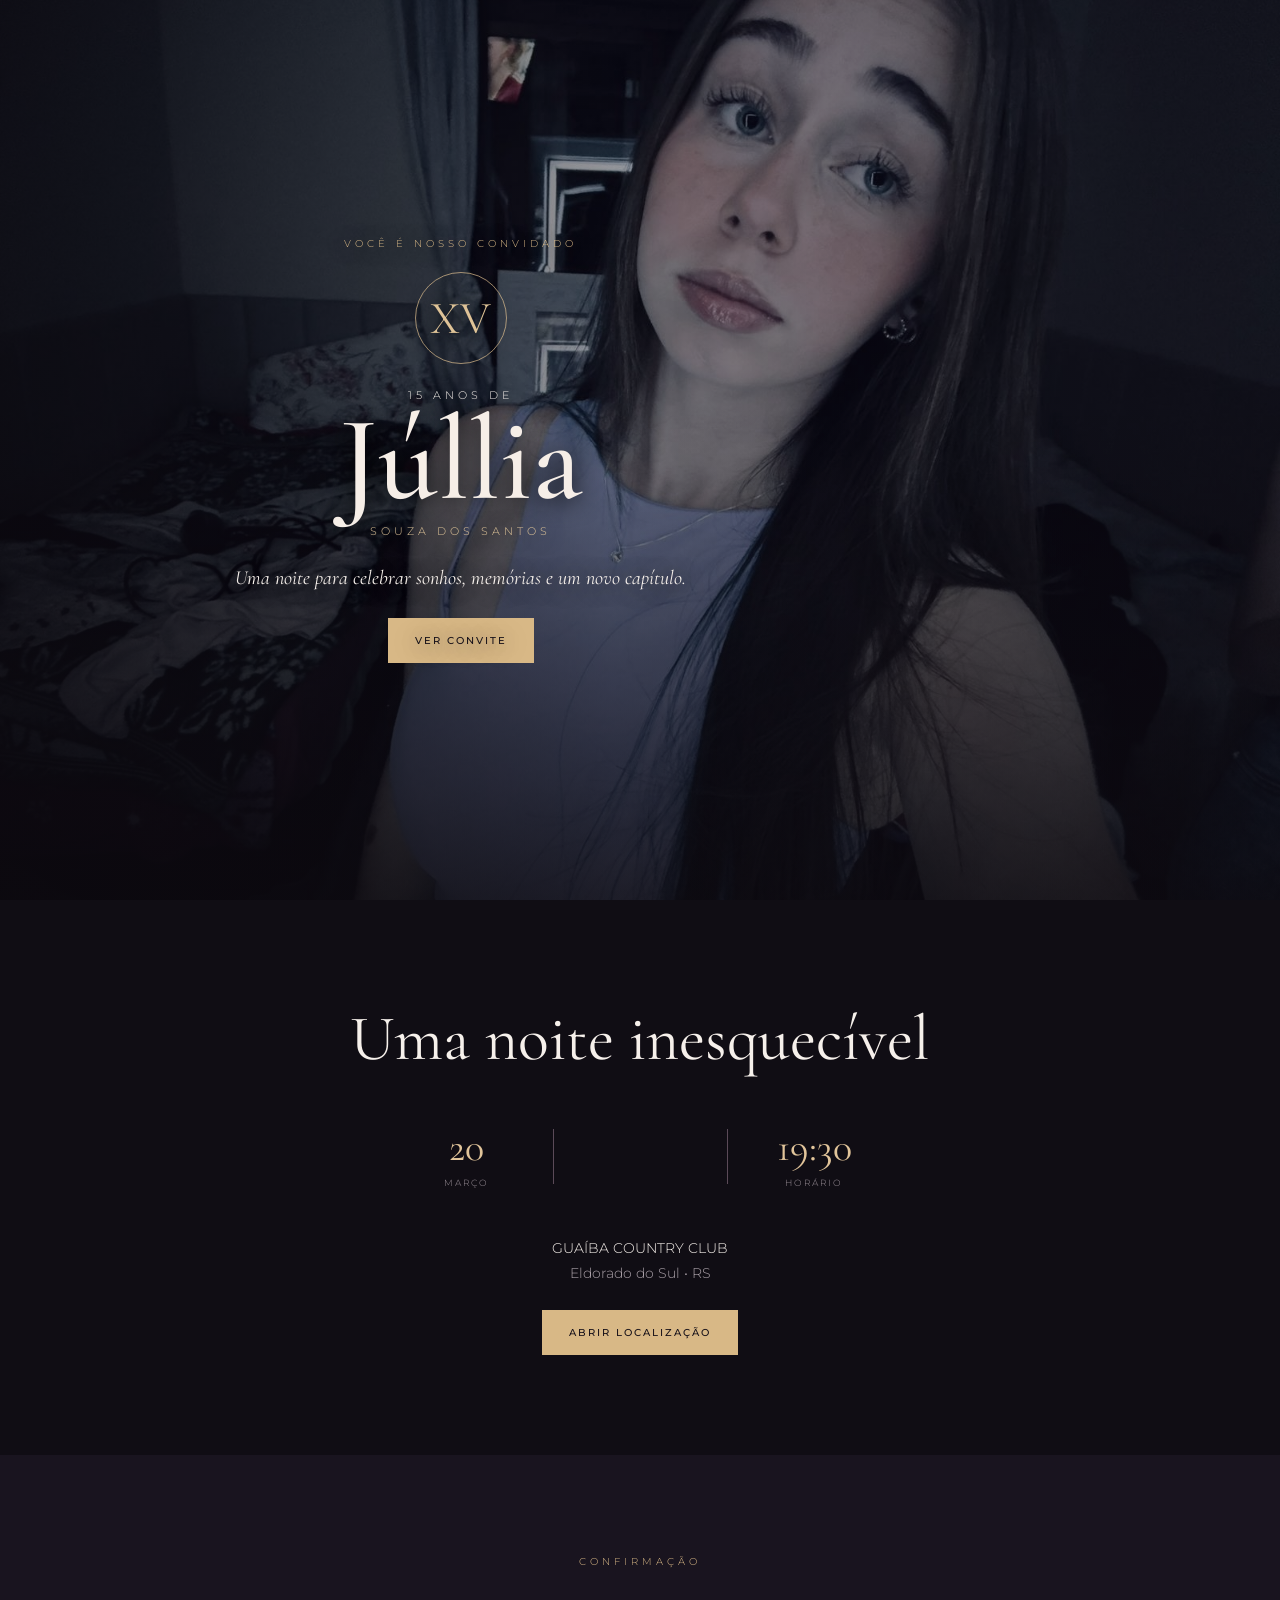
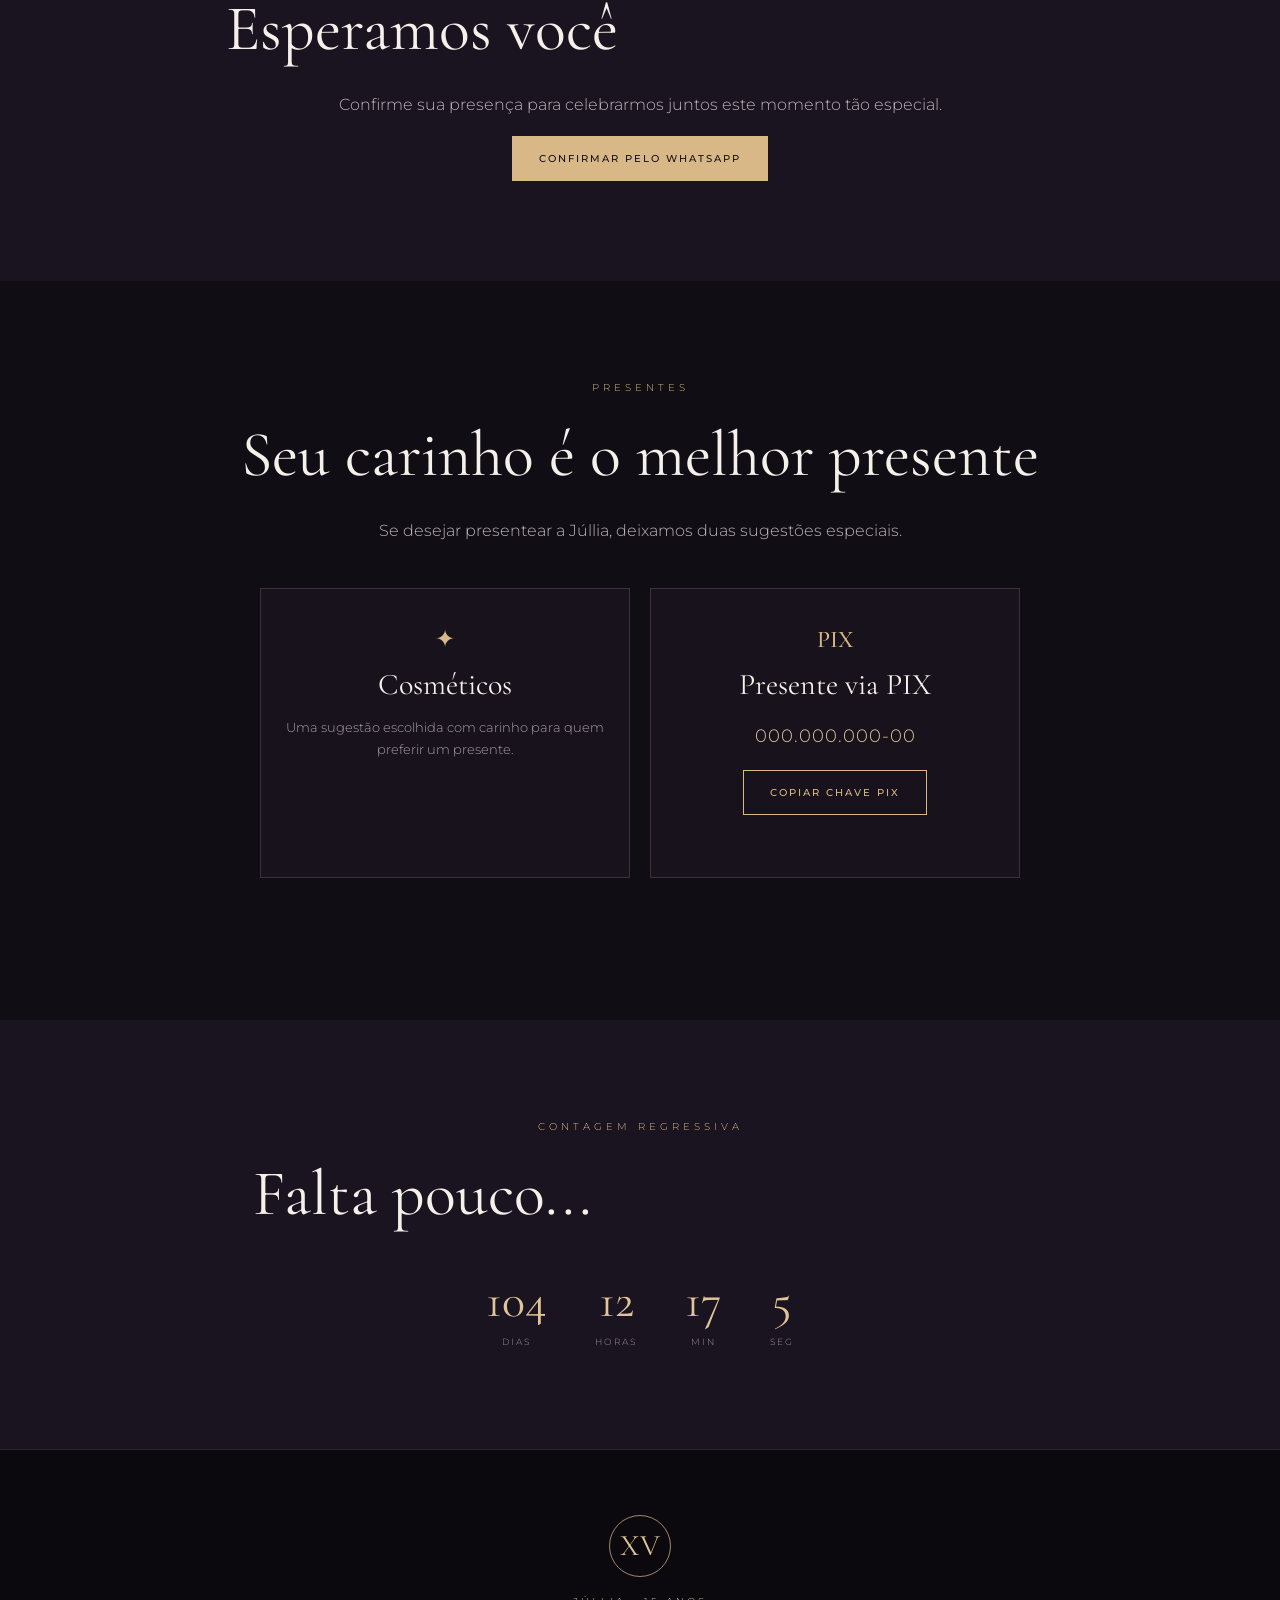
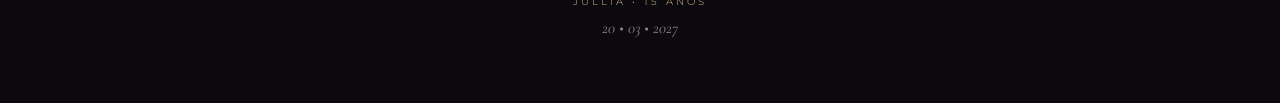
==== commit 3a9d278c: "Update index.html" ====
--- a/index.html
+++ b/index.html
@@ -1,7 +1,7 @@
 <!doctype html><html lang="pt-BR"><head><meta charset="utf-8"><meta name="viewport" content="width=device-width,initial-scale=1"><meta name="theme-color" content="#100d14"><title>Júllia | 15 Anos</title><link rel="preconnect" href="https://fonts.googleapis.com"><link rel="preconnect" href="https://fonts.gstatic.com" crossorigin><link href="https://fonts.googleapis.com/css2?family=Cormorant+Garamond:ital,wght@0,400;0,500;0,600;1,400&family=Montserrat:wght@300;400;500&display=swap" rel="stylesheet"><link rel="stylesheet" href="style.css"></head><body>
 <header class="hero"><img class="hero-photo" src="jullia.jpg" alt="Júllia"><div class="shade"></div><div class="hero-copy"><p class="eyebrow">VOCÊ É NOSSO CONVIDADO</p><div class="seal">XV</div><p class="small">15 ANOS DE</p><h1>Júllia</h1><p class="fullname">SOUZA DOS SANTOS</p><p class="quote">Uma noite para celebrar sonhos, memórias e um novo capítulo.</p><a href="#convite" class="btn">VER CONVITE</a></div></header>
 <main>
-<section id="convite" class="section"><h2>Uma noite inesquecível</h2><div class="date"><div><b>20</b><span>MARÇO</span></div><i></i><div><b>2027</b><span>SÁBADO</span></div><i></i><div><b>19:30</b><span>HORÁRIO</span></div></div><p class="place">GUAÍBA COUNTRY CLUB<br><span>Eldorado do Sul • RS</span></p><a class="btn" target="_blank" rel="noopener" href="https://www.google.com/maps/place/Gua%C3%ADba+Country+Club/@-30.1070595,-51.6496235,641m/data=!3m2!1e3!4b1!4m6!3m5!1s0x9519798eaca3e567:0xea2686d851adc58e!8m2!3d-30.1070595!4d-51.6496235!16s%2Fg%2F11b6hmwsj_?entry=ttu&g_ep=EgoyMDI2MDgzMS4wIKXMDSoASAFQAw%3D%3D">ABRIR LOCALIZAÇÃO</a></section>
+<section id="convite" class="section"><h2>Uma noite inesquecível</h2><div class="date"><div><b>20</b><span>MARÇO</span></div><i></i><div></div><i></i><div><b>19:30</b><span>HORÁRIO</span></div></div><p class="place">GUAÍBA COUNTRY CLUB<br><span>Eldorado do Sul • RS</span></p><a class="btn" target="_blank" rel="noopener" href="https://www.google.com/maps/place/Gua%C3%ADba+Country+Club/@-30.1070595,-51.6496235,641m/data=!3m2!1e3!4b1!4m6!3m5!1s0x9519798eaca3e567:0xea2686d851adc58e!8m2!3d-30.1070595!4d-51.6496235!16s%2Fg%2F11b6hmwsj_?entry=ttu&g_ep=EgoyMDI2MDgzMS4wIKXMDSoASAFQAw%3D%3D">ABRIR LOCALIZAÇÃO</a></section>
 <section class="section dark"><p class="eyebrow">CONFIRMAÇÃO</p><h2>Esperamos você</h2><p>Confirme sua presença para celebrarmos juntos este momento tão especial.</p><a class="btn" target="_blank" rel="noopener" href="https://wa.me/5551995455933?text=Ol%C3%A1%21%20Gostaria%20de%20confirmar%20minha%20presen%C3%A7a%20nos%2015%20anos%20da%20J%C3%BAllia%20Souza%20dos%20Santos%2C%20dia%2020%2F03%2F2027.%0A%0ANome%3A%20">CONFIRMAR PELO WHATSAPP</a></section>
 <section class="section gifts"><p class="eyebrow">PRESENTES</p><h2>Seu carinho é o melhor presente</h2><p>Se desejar presentear a Júllia, deixamos duas sugestões especiais.</p><div class="gift-grid"><div class="gift-card"><div class="gift-icon">✦</div><h3>Cosméticos</h3><p>Uma sugestão escolhida com carinho para quem preferir um presente.</p></div><div class="gift-card"><div class="gift-icon">PIX</div><h3>Presente via PIX</h3><p class="pix" id="pix">000.000.000-00</p><button class="btn outline" onclick="copyPix()">COPIAR CHAVE PIX</button><small id="copied"></small></div></div></section>
 <section class="section dark"><p class="eyebrow">CONTAGEM REGRESSIVA</p><h2>Falta pouco...</h2><div class="count"><div><b id="days">--</b><span>DIAS</span></div><div><b id="hours">--</b><span>HORAS</span></div><div><b id="minutes">--</b><span>MIN</span></div><div><b id="seconds">--</b><span>SEG</span></div></div></section>
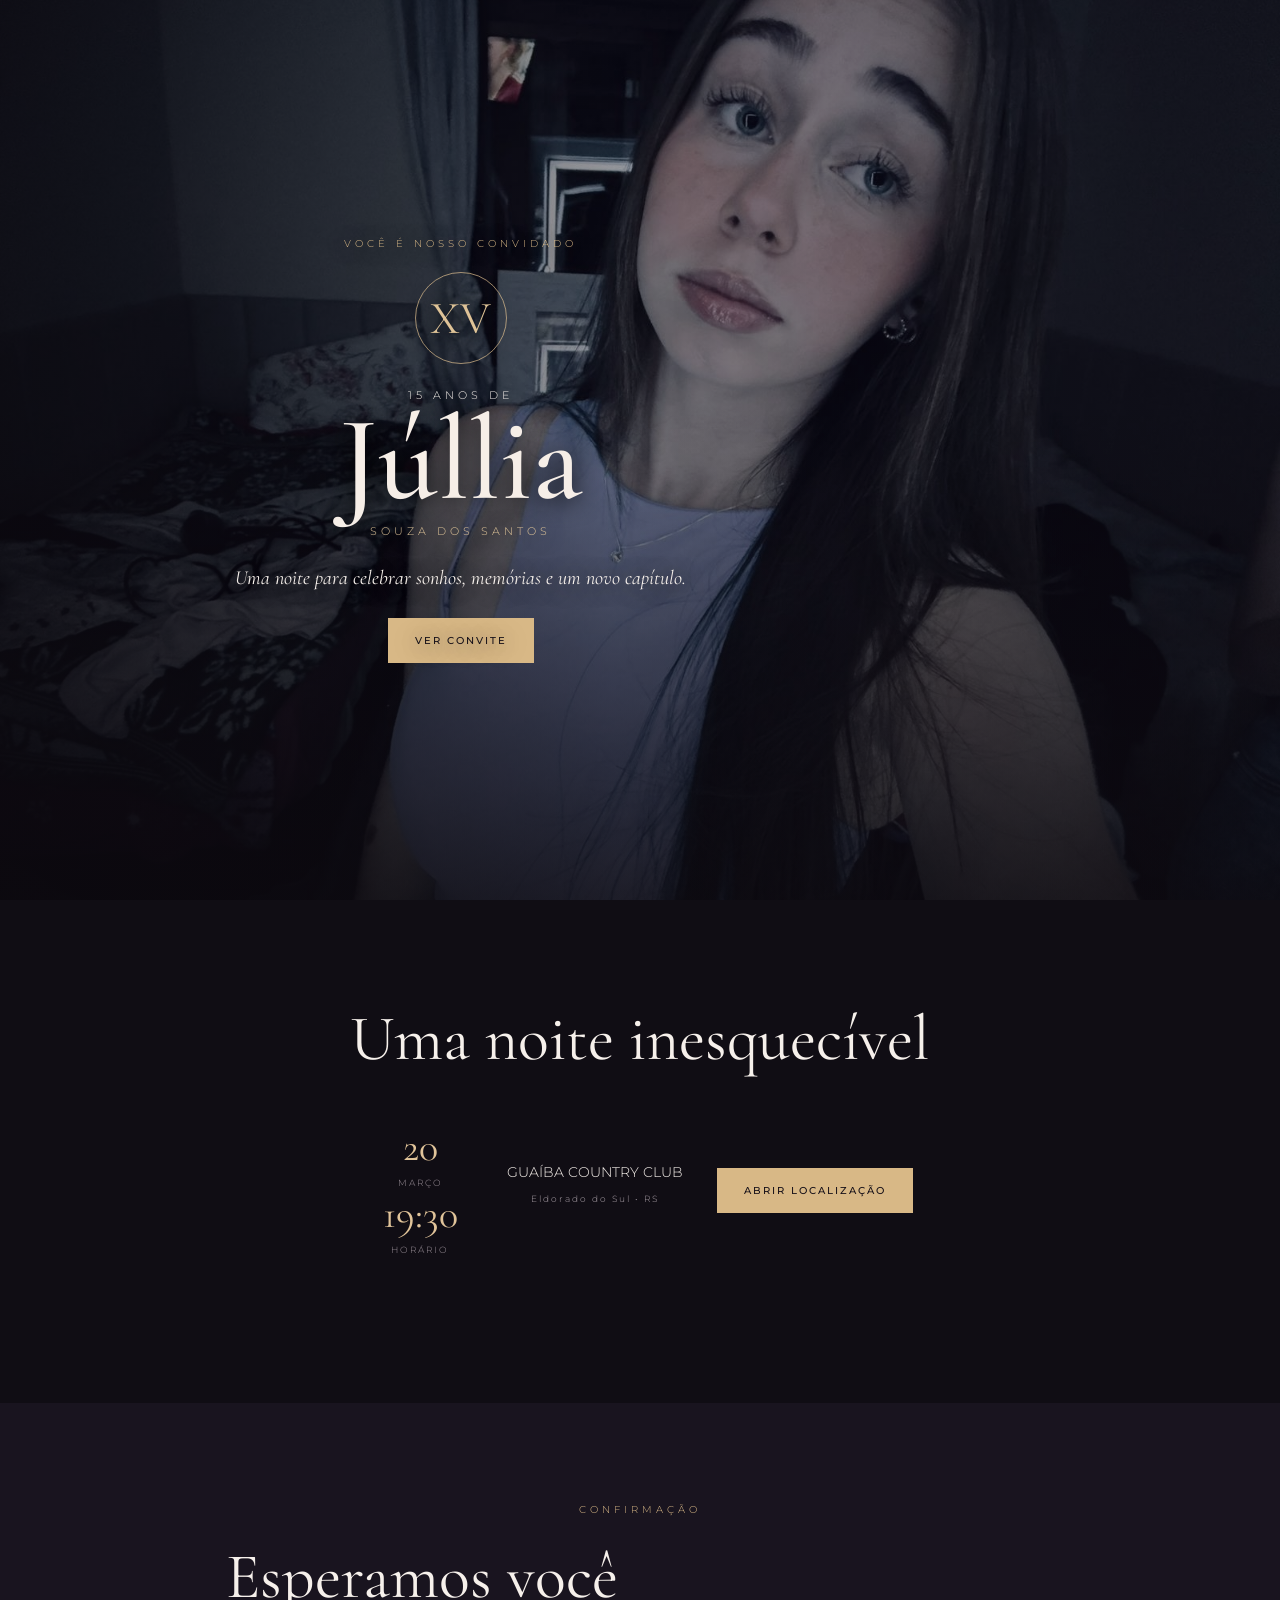
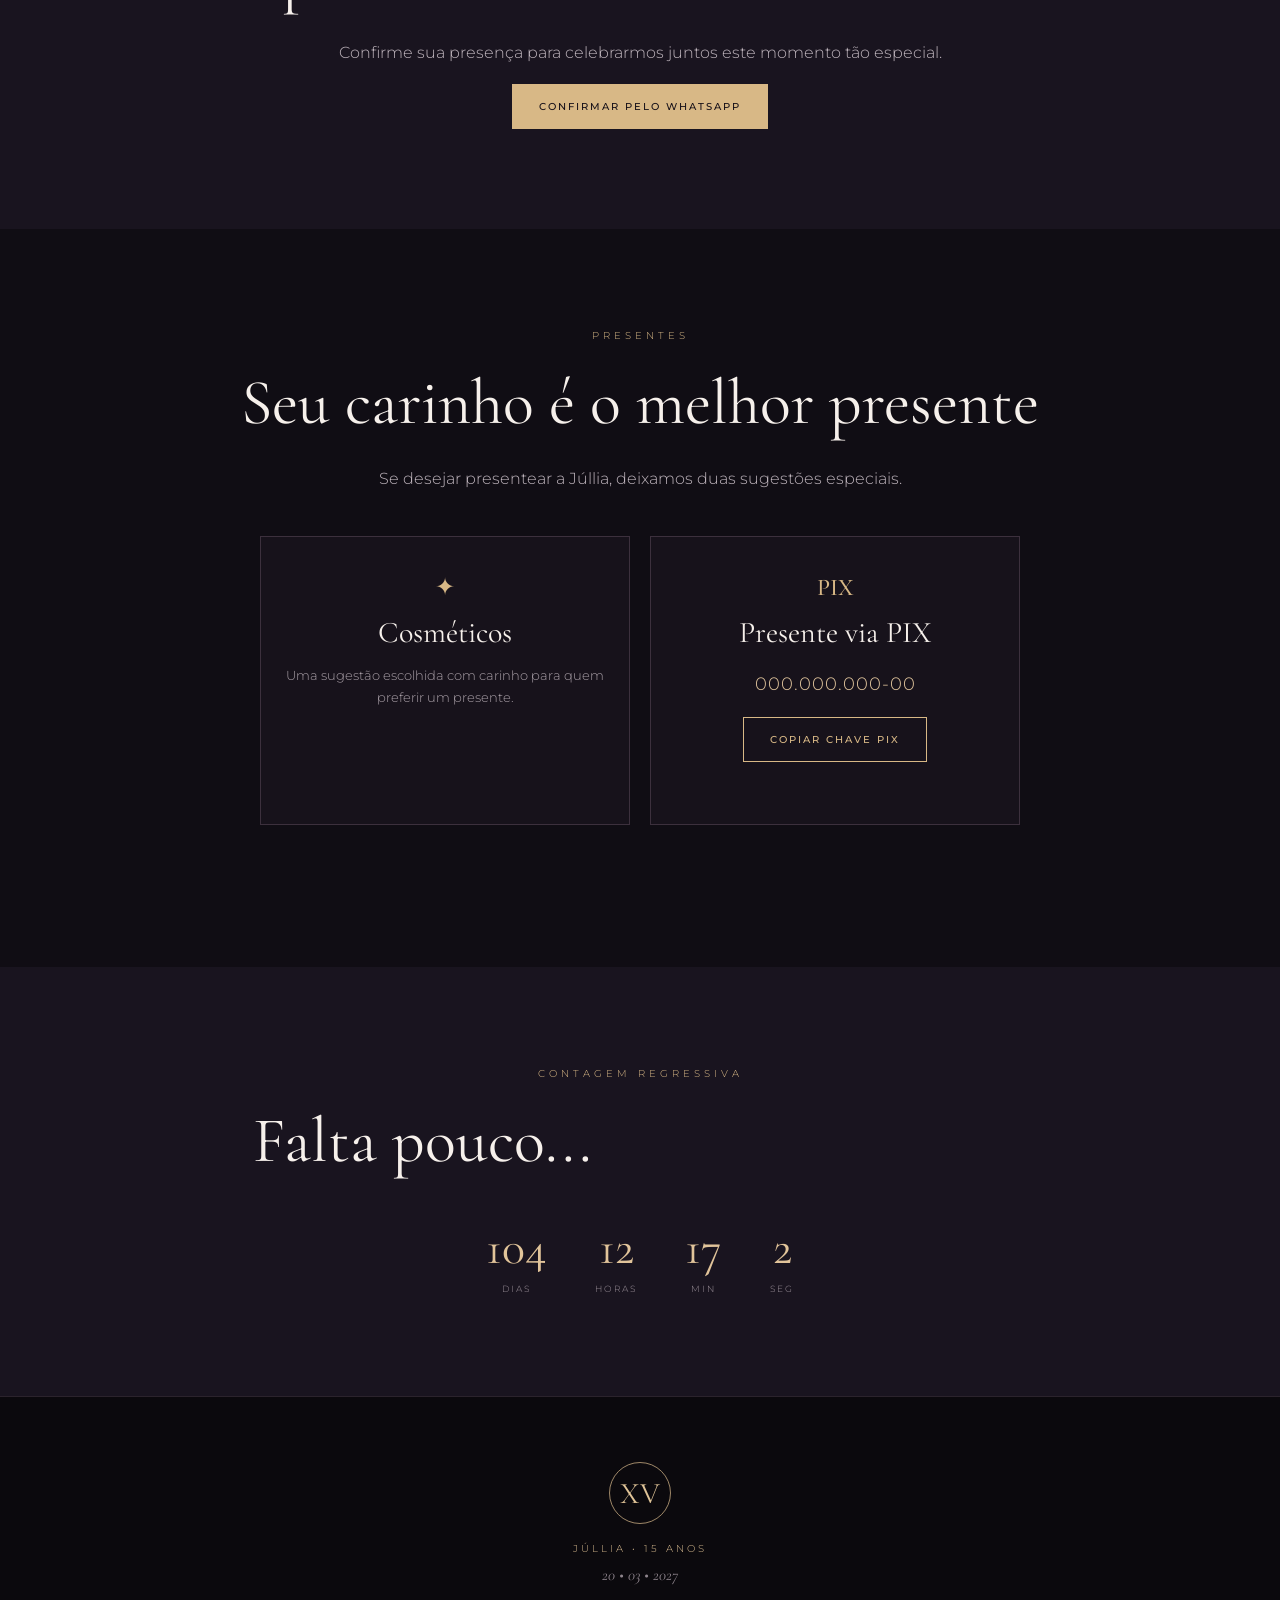
==== commit 3007e1e9: "Update index.html" ====
--- a/index.html
+++ b/index.html
@@ -1,7 +1,7 @@
 <!doctype html><html lang="pt-BR"><head><meta charset="utf-8"><meta name="viewport" content="width=device-width,initial-scale=1"><meta name="theme-color" content="#100d14"><title>Júllia | 15 Anos</title><link rel="preconnect" href="https://fonts.googleapis.com"><link rel="preconnect" href="https://fonts.gstatic.com" crossorigin><link href="https://fonts.googleapis.com/css2?family=Cormorant+Garamond:ital,wght@0,400;0,500;0,600;1,400&family=Montserrat:wght@300;400;500&display=swap" rel="stylesheet"><link rel="stylesheet" href="style.css"></head><body>
 <header class="hero"><img class="hero-photo" src="jullia.jpg" alt="Júllia"><div class="shade"></div><div class="hero-copy"><p class="eyebrow">VOCÊ É NOSSO CONVIDADO</p><div class="seal">XV</div><p class="small">15 ANOS DE</p><h1>Júllia</h1><p class="fullname">SOUZA DOS SANTOS</p><p class="quote">Uma noite para celebrar sonhos, memórias e um novo capítulo.</p><a href="#convite" class="btn">VER CONVITE</a></div></header>
 <main>
-<section id="convite" class="section"><h2>Uma noite inesquecível</h2><div class="date"><div><b>20</b><span>MARÇO</span></div><i></i><div></div><i></i><div><b>19:30</b><span>HORÁRIO</span></div></div><p class="place">GUAÍBA COUNTRY CLUB<br><span>Eldorado do Sul • RS</span></p><a class="btn" target="_blank" rel="noopener" href="https://www.google.com/maps/place/Gua%C3%ADba+Country+Club/@-30.1070595,-51.6496235,641m/data=!3m2!1e3!4b1!4m6!3m5!1s0x9519798eaca3e567:0xea2686d851adc58e!8m2!3d-30.1070595!4d-51.6496235!16s%2Fg%2F11b6hmwsj_?entry=ttu&g_ep=EgoyMDI2MDgzMS4wIKXMDSoASAFQAw%3D%3D">ABRIR LOCALIZAÇÃO</a></section>
+<section id="convite" class="section"><h2>Uma noite inesquecível</h2><div class="date"><div><b>20</b><span>MARÇO</span><div><b>19:30</b><span>HORÁRIO</span></div></div><p class="place">GUAÍBA COUNTRY CLUB<br><span>Eldorado do Sul • RS</span></p><a class="btn" target="_blank" rel="noopener" href="https://www.google.com/maps/place/Gua%C3%ADba+Country+Club/@-30.1070595,-51.6496235,641m/data=!3m2!1e3!4b1!4m6!3m5!1s0x9519798eaca3e567:0xea2686d851adc58e!8m2!3d-30.1070595!4d-51.6496235!16s%2Fg%2F11b6hmwsj_?entry=ttu&g_ep=EgoyMDI2MDgzMS4wIKXMDSoASAFQAw%3D%3D">ABRIR LOCALIZAÇÃO</a></section>
 <section class="section dark"><p class="eyebrow">CONFIRMAÇÃO</p><h2>Esperamos você</h2><p>Confirme sua presença para celebrarmos juntos este momento tão especial.</p><a class="btn" target="_blank" rel="noopener" href="https://wa.me/5551995455933?text=Ol%C3%A1%21%20Gostaria%20de%20confirmar%20minha%20presen%C3%A7a%20nos%2015%20anos%20da%20J%C3%BAllia%20Souza%20dos%20Santos%2C%20dia%2020%2F03%2F2027.%0A%0ANome%3A%20">CONFIRMAR PELO WHATSAPP</a></section>
 <section class="section gifts"><p class="eyebrow">PRESENTES</p><h2>Seu carinho é o melhor presente</h2><p>Se desejar presentear a Júllia, deixamos duas sugestões especiais.</p><div class="gift-grid"><div class="gift-card"><div class="gift-icon">✦</div><h3>Cosméticos</h3><p>Uma sugestão escolhida com carinho para quem preferir um presente.</p></div><div class="gift-card"><div class="gift-icon">PIX</div><h3>Presente via PIX</h3><p class="pix" id="pix">000.000.000-00</p><button class="btn outline" onclick="copyPix()">COPIAR CHAVE PIX</button><small id="copied"></small></div></div></section>
 <section class="section dark"><p class="eyebrow">CONTAGEM REGRESSIVA</p><h2>Falta pouco...</h2><div class="count"><div><b id="days">--</b><span>DIAS</span></div><div><b id="hours">--</b><span>HORAS</span></div><div><b id="minutes">--</b><span>MIN</span></div><div><b id="seconds">--</b><span>SEG</span></div></div></section>
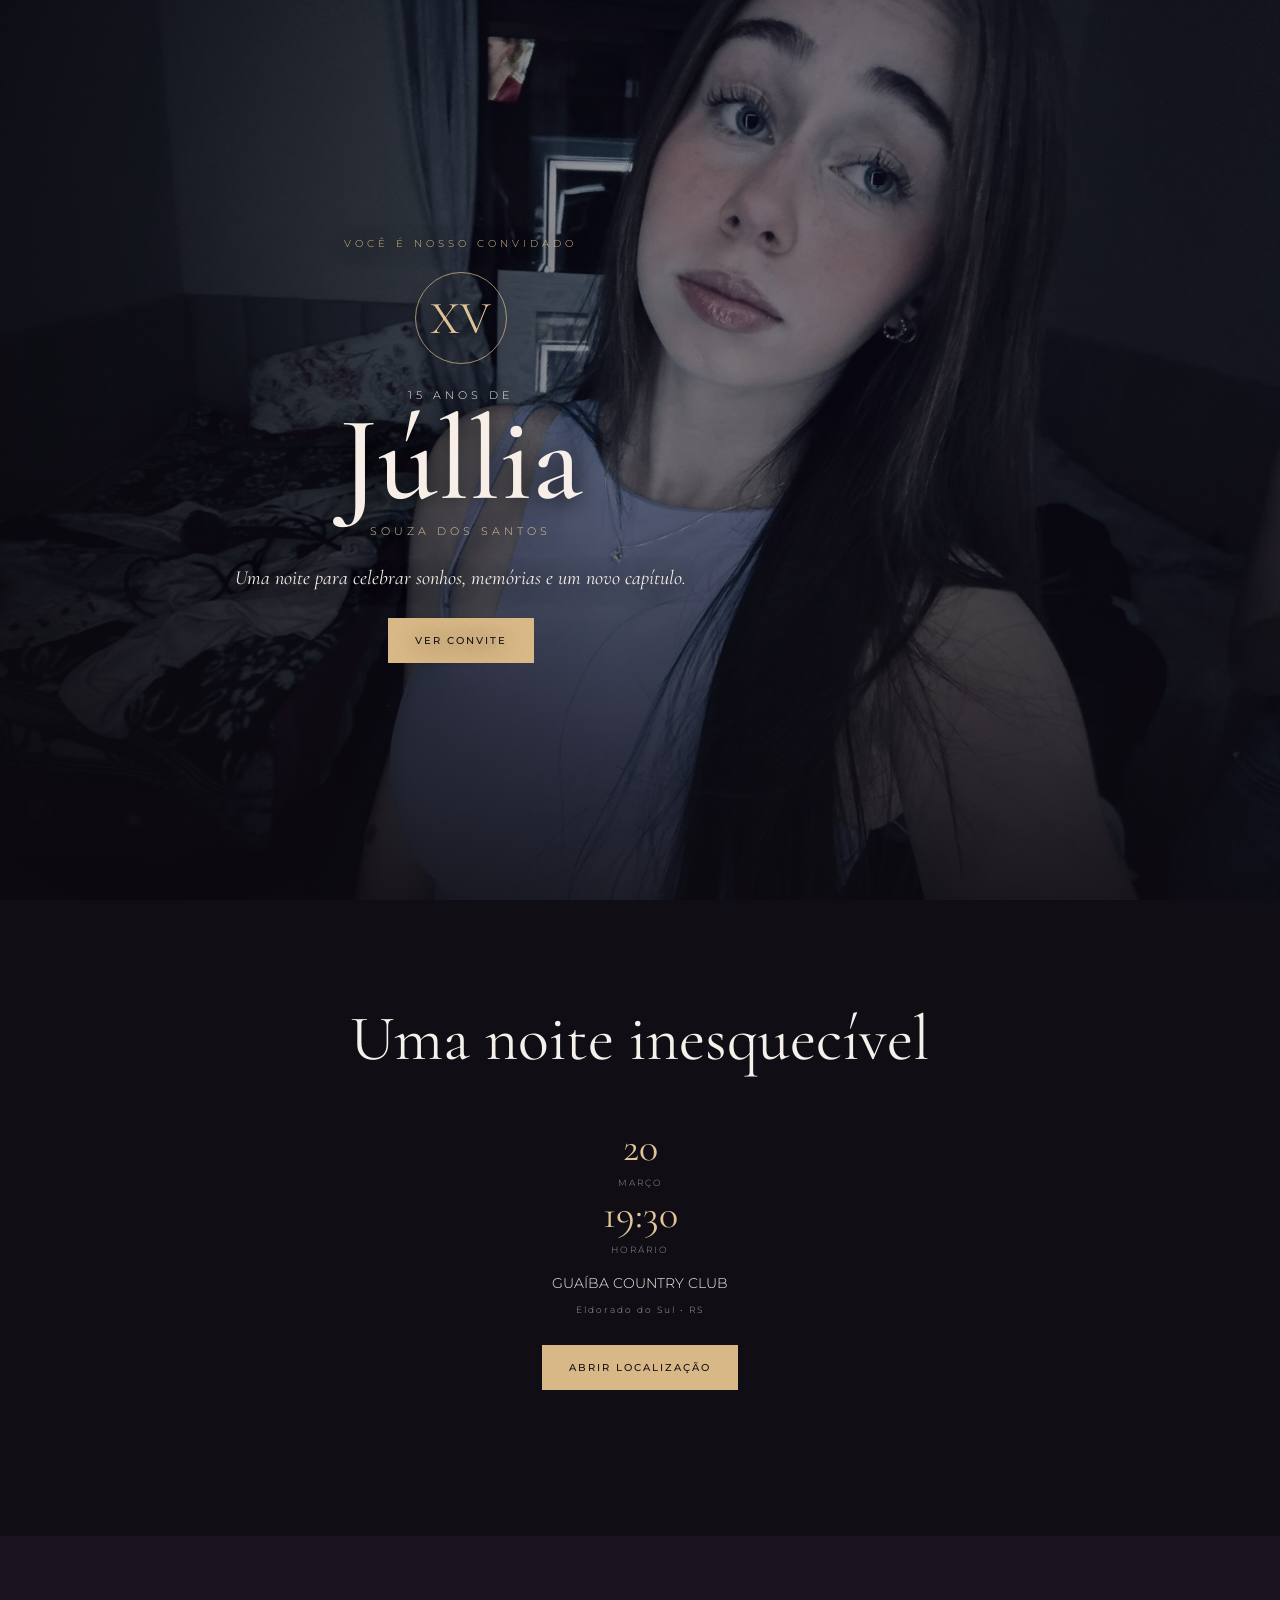
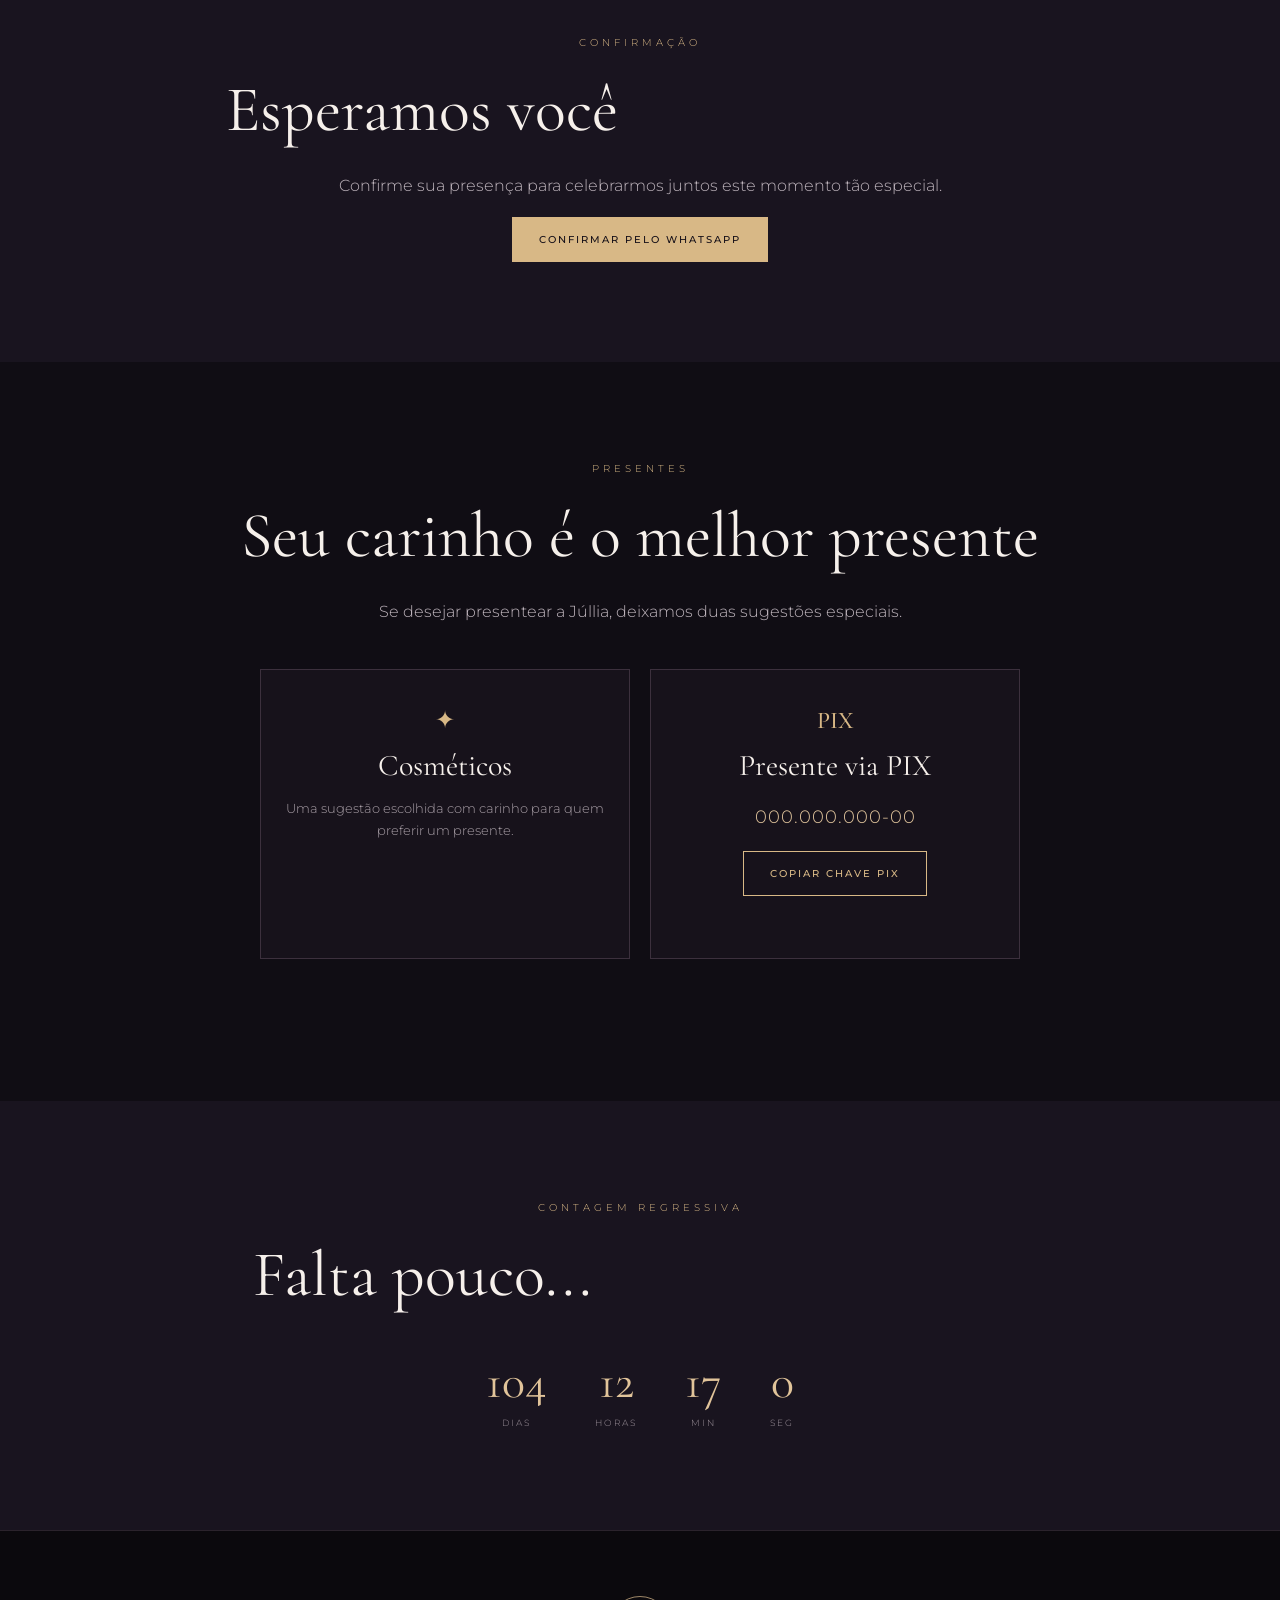
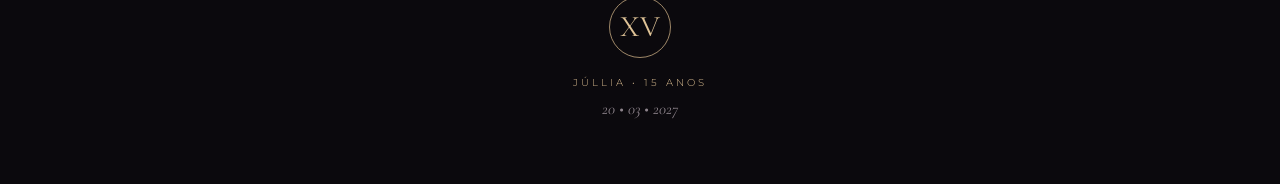
==== commit 65ffc901: "Update index.html" ====
--- a/index.html
+++ b/index.html
@@ -1,7 +1,7 @@
 <!doctype html><html lang="pt-BR"><head><meta charset="utf-8"><meta name="viewport" content="width=device-width,initial-scale=1"><meta name="theme-color" content="#100d14"><title>Júllia | 15 Anos</title><link rel="preconnect" href="https://fonts.googleapis.com"><link rel="preconnect" href="https://fonts.gstatic.com" crossorigin><link href="https://fonts.googleapis.com/css2?family=Cormorant+Garamond:ital,wght@0,400;0,500;0,600;1,400&family=Montserrat:wght@300;400;500&display=swap" rel="stylesheet"><link rel="stylesheet" href="style.css"></head><body>
 <header class="hero"><img class="hero-photo" src="jullia.jpg" alt="Júllia"><div class="shade"></div><div class="hero-copy"><p class="eyebrow">VOCÊ É NOSSO CONVIDADO</p><div class="seal">XV</div><p class="small">15 ANOS DE</p><h1>Júllia</h1><p class="fullname">SOUZA DOS SANTOS</p><p class="quote">Uma noite para celebrar sonhos, memórias e um novo capítulo.</p><a href="#convite" class="btn">VER CONVITE</a></div></header>
 <main>
-<section id="convite" class="section"><h2>Uma noite inesquecível</h2><div class="date"><div><b>20</b><span>MARÇO</span><div><b>19:30</b><span>HORÁRIO</span></div></div><p class="place">GUAÍBA COUNTRY CLUB<br><span>Eldorado do Sul • RS</span></p><a class="btn" target="_blank" rel="noopener" href="https://www.google.com/maps/place/Gua%C3%ADba+Country+Club/@-30.1070595,-51.6496235,641m/data=!3m2!1e3!4b1!4m6!3m5!1s0x9519798eaca3e567:0xea2686d851adc58e!8m2!3d-30.1070595!4d-51.6496235!16s%2Fg%2F11b6hmwsj_?entry=ttu&g_ep=EgoyMDI2MDgzMS4wIKXMDSoASAFQAw%3D%3D">ABRIR LOCALIZAÇÃO</a></section>
+<section id="convite" class="section"><h2>Uma noite inesquecível</h2><div class="date"><div><b>20</b><span>MARÇO</span><div><div><div><div><b>19:30</b><span>HORÁRIO</span></div></div><p class="place">GUAÍBA COUNTRY CLUB<br><span>Eldorado do Sul • RS</span></p><a class="btn" target="_blank" rel="noopener" href="https://www.google.com/maps/place/Gua%C3%ADba+Country+Club/@-30.1070595,-51.6496235,641m/data=!3m2!1e3!4b1!4m6!3m5!1s0x9519798eaca3e567:0xea2686d851adc58e!8m2!3d-30.1070595!4d-51.6496235!16s%2Fg%2F11b6hmwsj_?entry=ttu&g_ep=EgoyMDI2MDgzMS4wIKXMDSoASAFQAw%3D%3D">ABRIR LOCALIZAÇÃO</a></section>
 <section class="section dark"><p class="eyebrow">CONFIRMAÇÃO</p><h2>Esperamos você</h2><p>Confirme sua presença para celebrarmos juntos este momento tão especial.</p><a class="btn" target="_blank" rel="noopener" href="https://wa.me/5551995455933?text=Ol%C3%A1%21%20Gostaria%20de%20confirmar%20minha%20presen%C3%A7a%20nos%2015%20anos%20da%20J%C3%BAllia%20Souza%20dos%20Santos%2C%20dia%2020%2F03%2F2027.%0A%0ANome%3A%20">CONFIRMAR PELO WHATSAPP</a></section>
 <section class="section gifts"><p class="eyebrow">PRESENTES</p><h2>Seu carinho é o melhor presente</h2><p>Se desejar presentear a Júllia, deixamos duas sugestões especiais.</p><div class="gift-grid"><div class="gift-card"><div class="gift-icon">✦</div><h3>Cosméticos</h3><p>Uma sugestão escolhida com carinho para quem preferir um presente.</p></div><div class="gift-card"><div class="gift-icon">PIX</div><h3>Presente via PIX</h3><p class="pix" id="pix">000.000.000-00</p><button class="btn outline" onclick="copyPix()">COPIAR CHAVE PIX</button><small id="copied"></small></div></div></section>
 <section class="section dark"><p class="eyebrow">CONTAGEM REGRESSIVA</p><h2>Falta pouco...</h2><div class="count"><div><b id="days">--</b><span>DIAS</span></div><div><b id="hours">--</b><span>HORAS</span></div><div><b id="minutes">--</b><span>MIN</span></div><div><b id="seconds">--</b><span>SEG</span></div></div></section>
